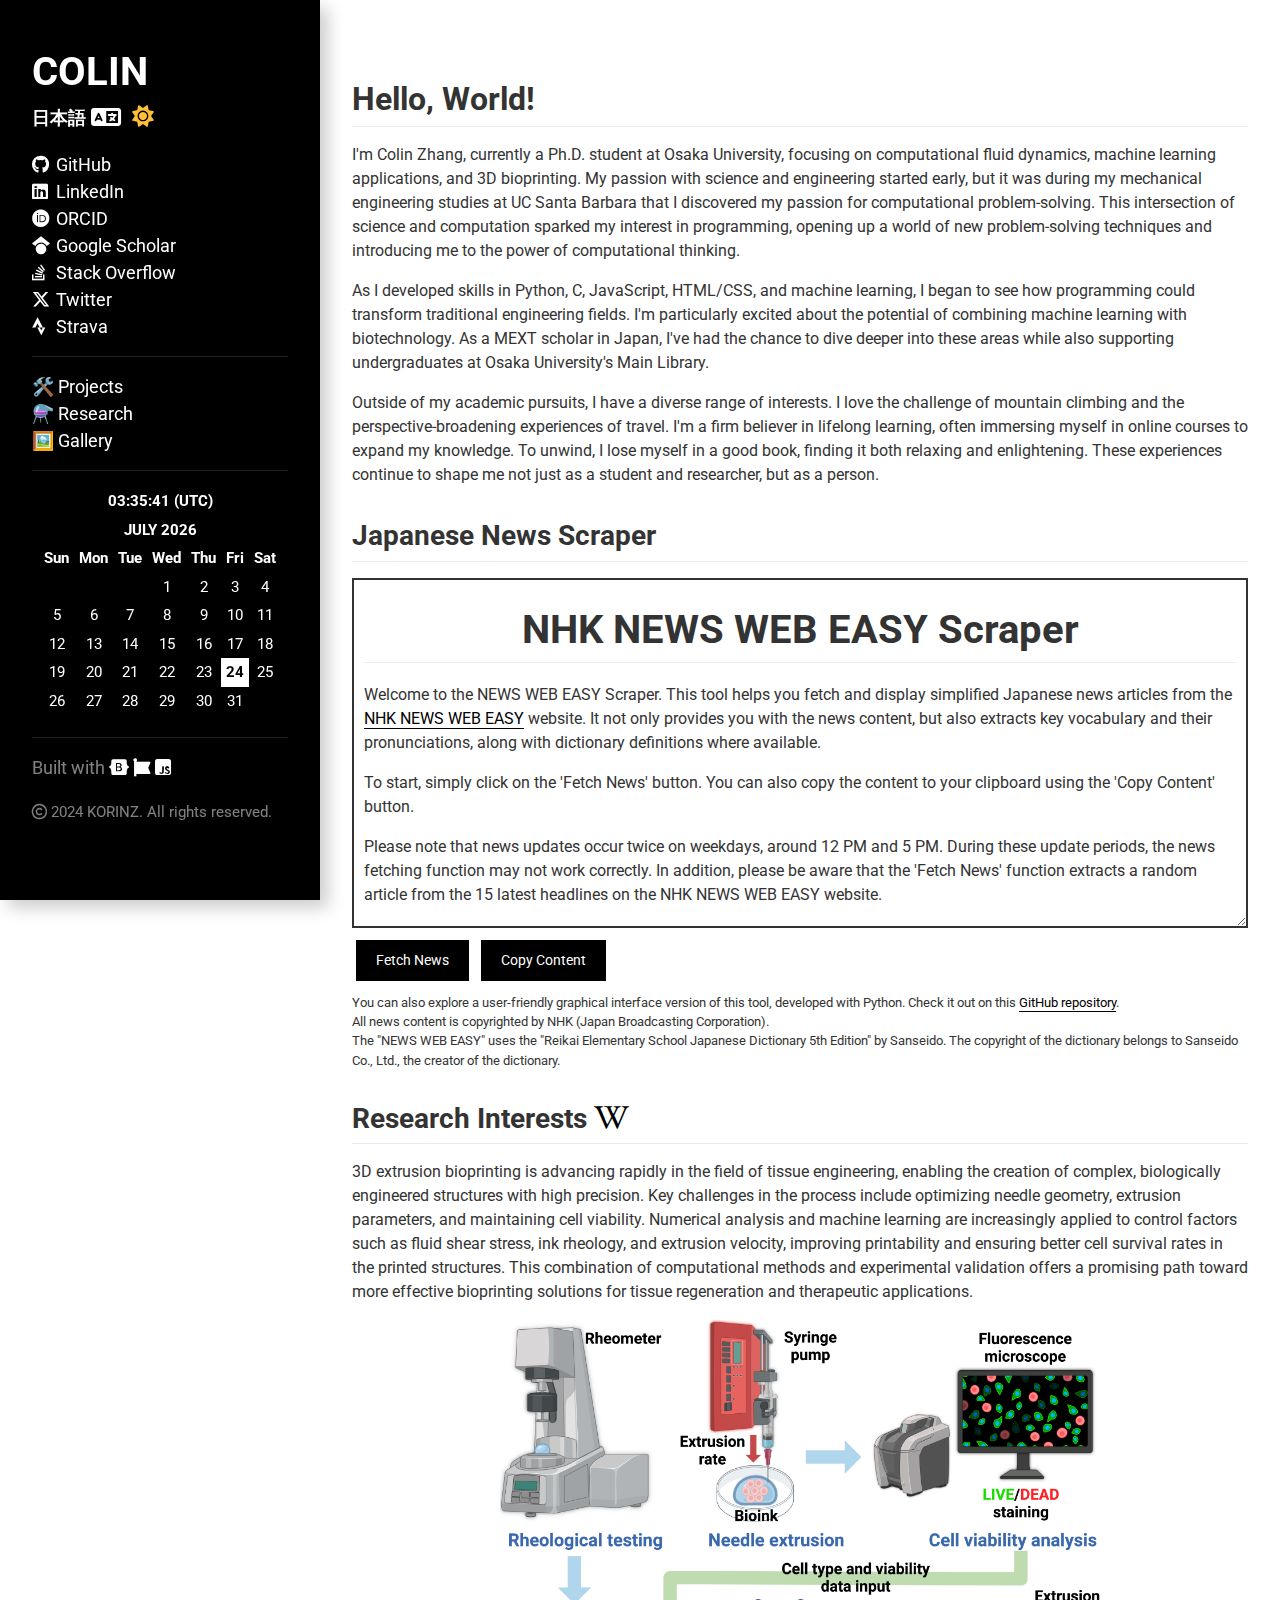
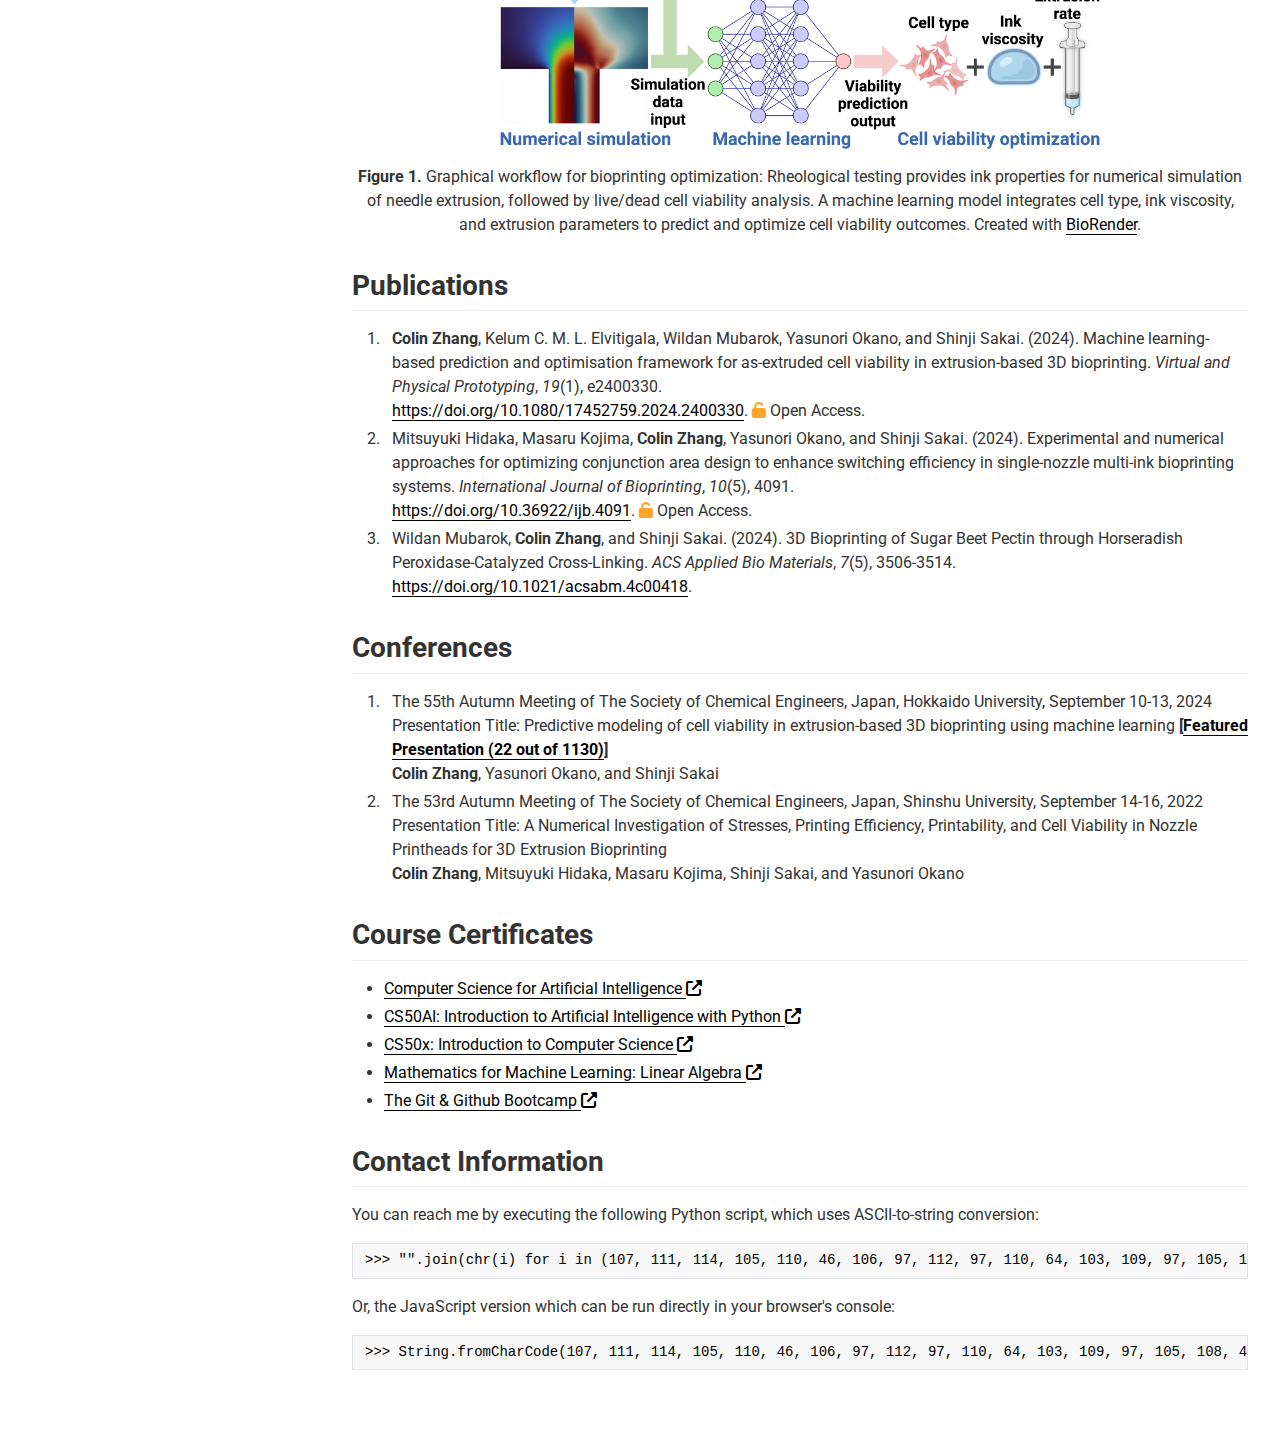
==== index.html @ 43655991 "Correct volume numbering" ====
<!DOCTYPE html>
<html lang="en-us">

<head>
    <meta charset="utf-8">

    <!-- begin SEO -->
    <title>Homepage - Colin ZHANG</title>
    <meta property="og:locale" content="en-US">
    <meta property="og:site_name" content="Colin ZHANG">
    <meta property="og:title" content="Colin ZHANG">
    <link rel="canonical" href="https://korinz.github.io/">
    <meta property="og:url" content="https://korinz.github.io/">
    <meta property="og:description" content="About me">
    <script
        type="application/ld+json"> { "@context" : "http://schema.org", "@type" : "Person", "name" : "Colin ZHANG", "url" : "https://korinz.github.io", "sameAs" : null } </script>
    <!-- end SEO -->

    <script>
        (function () {
            var isDark = localStorage.getItem('darkMode') === 'true';
            document.documentElement.style.setProperty('color-scheme', isDark ? 'dark' : 'light');
            document.documentElement.style.setProperty('--bg-color', isDark ? '#333' : '#fff');
            document.documentElement.style.setProperty('--text-color', isDark ? '#fff' : '#333');
        })();
    </script>
    <meta name="viewport" content="initial-scale=1, width=device-width">
    <meta property="og:image" content="static/web_screenshot.png">
    <link href="static/home.png" rel="icon">
    <link href="static/styles.css" rel="stylesheet">
    <link rel="preload" href="static/GraphicalAbstract1.png" as="image">

    <link rel="stylesheet" href="https://cdnjs.cloudflare.com/ajax/libs/font-awesome/6.6.0/css/all.min.css">
    <link rel="preconnect" href="https://fonts.googleapis.com">
    <link rel="preconnect" href="https://fonts.gstatic.com" crossorigin>
    <link href="https://fonts.googleapis.com/css2?family=Roboto&display=swap" rel="stylesheet">
    <script src="https://cdn.jsdelivr.net/npm/bootstrap@5.3.3/dist/js/bootstrap.min.js"></script>
    <script src="https://ajax.googleapis.com/ajax/libs/jquery/3.7.1/jquery.min.js"></script>

</head>

<body class="theme-loaded <script>document.write(localStorage.getItem('darkMode') === 'true' ? 'dark' : '')</script>">
    <div class="container-fluid">
        <div class="row">
            <aside class="col-lg">
                <header>
                    <h1><a href="">COLIN</a></h1>

                    <div class="top-bar">
                        <span>
                            <a href="templates/ja/index.html" class="language-link"
                                style="display: inline-flex; align-items: center;">
                                <strong>日本語</strong>
                                <i class="fa-solid fa-language"
                                    style="font-size: 1.35em; margin-left: 0.2em; line-height: 1;"></i>
                            </a>
                        </span>

                        <button id="theme-toggler" class="theme-button">
                            <i id="theme-icon" class="fas fa-moon" style="color: #ffbe3c;"></i>
                        </button>
                    </div>

                    <ul style="list-style-type: none; padding: 0;" class="social-links">
                        <li>
                            <a class="mr-1" href="https://github.com/KORINZ">
                                <i aria-hidden="true" class="fab fa-github " title="GitHub"></i>
                                GitHub
                            </a>
                        </li>
                        <li>
                            <a class="mr-1" href="https://www.linkedin.com/in/colin-z/">
                                <i aria-hidden="true" class="fab fa-linkedin" title="LinkedIn"></i>
                                LinkedIn
                            </a>
                        </li>
                        <li>
                            <a class="mr-1" href="https://orcid.org/0009-0009-2411-9640">
                                <i aria-hidden="true" class="fab fa-orcid" title="ORCID"></i>
                                ORCID
                            </a>
                        </li>
                        <li>
                            <a class="mr-1" href="https://scholar.google.com/citations?user=npFc4MMAAAAJ&hl=en">
                                <i aria-hidden="true" class="fab fa-google-scholar" title="Google Scholar"></i>
                                Google Scholar
                            </a>
                        </li>
                        <li>
                            <a class="mr-1" href="https://stackoverflow.com/users/19939086/%e3%82%b3%e3%83%aa%e3%83%b3">
                                <i aria-hidden="true" class="fab fa-stack-overflow" title="Stack Overflow"></i>
                                Stack Overflow
                            </a>
                        </li>
                        <li>
                            <a class="mr-1" href="https://twitter.com/japan_korin">
                                <i aria-hidden="true" class="fa-brands fa-x-twitter" title="X"></i>
                                Twitter
                            </a>
                        </li>
                        <li>
                            <a class="mr-1" href="https://www.strava.com/athletes/107165964">
                                <i aria-hidden="true" class="fab fa-strava" title="Strava"></i>
                                Strava
                            </a>
                        </li>
                    </ul>
                </header>

                <button id="sidebar-toggler" class="btn btn-sm collapsed d-lg-none menu-button"
                    data-bs-toggle="collapse" data-bs-target="#nav">
                    <i id="sidebar-icon" class="fas fa-bars"></i>
                </button>

                <nav class="collapse d-lg-block" id="nav">
                    <hr>
                    <ul class="fa-ul">
                        <li data-marker="*"><span class="fa-li"><i class="fas fa-square"></i></span><a
                                href="templates/common/projects.html">🛠️ Projects</a></li>
                        <li data-marker="*"><span class="fa-li"><i class="fas fa-square"></i></span><a
                                href="templates/common/research.html">⚗️ Research</a></li>
                        <li data-marker="*"><span class="fa-li"><i class="fas fa-square"></i></span><a
                                href="templates/common/gallery.html">🖼️ Gallery</a></li>
                    </ul>
                    <hr>
                    <div class="centered-container">
                        <div id="calendar"></div>
                    </div>
                    <hr>
                    Built with <a href="https://getbootstrap.com/"><i class="fa-brands fa-bootstrap"></i></a>
                    <a href="https://fontawesome.com/"><i class="fa-solid fa-font-awesome"></i></a>
                    <a href="https://developer.mozilla.org/en-US/docs/Web/JavaScript"><i
                            class="fa-brands fa-square-js"></i></a>
                    <footer>
                        <span style="font-size: smaller;"><i class="fa-regular fa-copyright"></i> 2024 KORINZ. All
                            rights
                            reserved.</span>
                    </footer>
                </nav>

            </aside>

            <main class="col-lg">

                <h1>Hello, World!</h1>

                <p>I'm Colin Zhang, currently a Ph.D. student at Osaka University, focusing on computational
                    fluid
                    dynamics, machine learning applications, and 3D bioprinting.
                    My passion with science and engineering started early, but it was during my mechanical
                    engineering studies at UC Santa Barbara that I discovered my passion for computational
                    problem-solving. This intersection of science and computation sparked my interest in programming,
                    opening up a world of new problem-solving techniques and introducing me to the power of
                    computational thinking.</p>

                <p>As I developed skills in Python, C, JavaScript, HTML/CSS, and machine learning, I began to see how
                    programming could transform traditional engineering fields. I'm particularly excited about the
                    potential of combining machine learning with biotechnology. As a MEXT scholar in Japan, I've had the
                    chance to dive deeper into these areas while also supporting undergraduates at Osaka University's
                    Main Library.</p>

                <p>Outside of my academic pursuits, I have a diverse range of interests. I love the challenge of
                    mountain climbing and the perspective-broadening experiences of travel. I'm a firm believer in
                    lifelong learning, often immersing myself in online courses to expand my knowledge. To unwind, I
                    lose myself in a good book, finding it both relaxing and enlightening. These experiences continue to
                    shape me not just as a student and researcher, but as a person.</p>


                <h2>Japanese News Scraper</h2>
                <div id="newsBox"
                    style="width: 100%; height: 350px; overflow: auto; border: 1px solid black; padding: 10px;">
                    <h2 style="font-size: 2.5rem; margin-bottom: 20px; text-align: center;">NHK NEWS WEB EASY Scraper
                    </h2>
                    <p style=" font-size: 1rem;">Welcome to the NEWS WEB EASY Scraper. This tool helps you fetch
                        and
                        display simplified Japanese news articles from the <a
                            href="https://www3.nhk.or.jp/news/easy/">NHK NEWS WEB EASY</a> website. It not only
                        provides you with the news content, but also extracts key vocabulary and their pronunciations,
                        along with dictionary definitions where available.</p>
                    <p style="font-size: 1rem;">To start, simply click on the 'Fetch News' button. You can also copy
                        the content to your clipboard using the 'Copy Content' button.</p>
                    <p style="font-size: 1rem;">Please note that news updates occur twice on weekdays, around 12 PM
                        and 5 PM. During these update periods, the news fetching function may not work correctly. In
                        addition, please be aware that the 'Fetch News' function extracts a random article from the
                        15 latest headlines on the NHK NEWS WEB EASY website.
                    </p>
                </div>

                <button id="fetch-news-btn" class="custom-button">Fetch News</button>
                <button id="copy-news-btn" class="custom-button">Copy Content</button>
                <span id="copy-message"></span>
                <p style="font-size: 0.8rem;">
                    You can also explore a user-friendly graphical interface version of this tool, developed with
                    Python. Check it out on this <a href="https://github.com/KORINZ/nhk-news-scraper-gui">GitHub
                        repository</a>.
                    <br>
                    All news content is copyrighted by NHK (Japan Broadcasting Corporation).
                    <br>
                    The "NEWS WEB EASY" uses the "Reikai Elementary School Japanese Dictionary 5th Edition" by Sanseido.
                    The copyright of the dictionary belongs to Sanseido Co., Ltd., the creator of the dictionary.
                </p>

                <h2>Research Interests <a href="https://en.wikipedia.org/wiki/3D_bioprinting"><i
                            class="fa-brands fa-wikipedia-w"></i></a></h2>
                <p>3D extrusion bioprinting is advancing rapidly in the field of tissue engineering, enabling the
                    creation of complex, biologically engineered structures with high precision. Key challenges in the
                    process include optimizing needle geometry, extrusion parameters, and maintaining cell viability.
                    Numerical analysis and machine learning are increasingly applied to control factors such as fluid
                    shear stress, ink rheology, and extrusion velocity, improving printability and ensuring better
                    cell survival rates in the printed structures. This combination of computational methods and
                    experimental validation offers a promising path toward more effective bioprinting solutions for
                    tissue regeneration and therapeutic applications.
                </p>
                <figure style="text-align: center;">
                    <p><a href="https://doi.org/10.1080/17452759.2024.2400330">
                            <img src="../../static/GraphicalAbstract1.png" alt="GraphicalAbstract1" width="600">
                        </a>
                    </p>
                    <figcaption><strong>Figure 1. </strong>Graphical workflow for bioprinting optimization: Rheological
                        testing provides ink properties for numerical simulation of needle extrusion, followed by
                        live/dead cell viability analysis. A machine learning model integrates cell type, ink viscosity,
                        and extrusion parameters to predict and optimize cell viability outcomes. Created with <a
                            href="https://www.biorender.com/">BioRender</a>.
                    </figcaption>
                </figure>



                <h2>Publications</h2>
                <ol>
                    <li><b>Colin Zhang</b>, Kelum C. M. L. Elvitigala, Wildan Mubarok, Yasunori Okano, and Shinji Sakai.
                        (2024).
                        Machine learning-based prediction and optimisation framework for as-extruded cell viability in
                        extrusion-based 3D bioprinting. <i>Virtual and Physical Prototyping</i>, <i>19</i>(1), e2400330.
                        <br>
                        <a
                            href="https://doi.org/10.1080/17452759.2024.2400330">https://doi.org/10.1080/17452759.2024.2400330</a>.
                        <i class="fa-solid fa-unlock" style="color: #fba52d;"></i> Open Access.
                    </li>
                    <li>Mitsuyuki Hidaka, Masaru Kojima, <b>Colin Zhang</b>, Yasunori Okano, and Shinji Sakai. (2024).
                        Experimental and numerical approaches for optimizing conjunction area design to enhance
                        switching efficiency in single-nozzle multi-ink bioprinting systems. <i>International Journal of
                            Bioprinting</i>, <i>10</i>(5), 4091.
                        <br>
                        <a href="https://doi.org/10.36922/ijb.4091">https://doi.org/10.36922/ijb.4091</a>.
                        <i class="fa-solid fa-unlock" style="color: #fba52d;"></i> Open Access.
                    </li>

                    <li>Wildan Mubarok, <b>Colin Zhang</b>, and Shinji Sakai. (2024). 3D Bioprinting of Sugar Beet
                        Pectin
                        through Horseradish Peroxidase-Catalyzed Cross-Linking. <i>ACS Applied Bio Materials</i>,
                        <i>7</i>(5), 3506-3514. <a
                            href="https://doi.org/10.1021/acsabm.4c00418">https://doi.org/10.1021/acsabm.4c00418</a>.
                    </li>
                </ol>

                <h2>Conferences</h2>
                <ol>
                    <li>
                        The 55th Autumn Meeting of The Society of Chemical Engineers, Japan, Hokkaido University,
                        September 10-13, 2024<br>
                        Presentation Title: Predictive modeling of cell viability in extrusion-based 3D bioprinting
                        using machine learning <b>[<a href="https://www.scej.org/news/detail/23235/">Featured
                                Presentation (22 out of 1130)</a>]</b><br>
                        <b>Colin Zhang</b>, Yasunori Okano, and Shinji Sakai<br>
                    </li>
                    <li>
                        The 53rd Autumn Meeting of The Society of Chemical Engineers, Japan, Shinshu University,
                        September 14-16, 2022<br>
                        Presentation Title: A Numerical Investigation of Stresses, Printing Efficiency, Printability,
                        and Cell Viability in Nozzle Printheads for 3D Extrusion Bioprinting<br>
                        <b>Colin Zhang</b>, Mitsuyuki Hidaka, Masaru Kojima, Shinji
                        Sakai, and Yasunori Okano
                    </li>
                </ol>


                <h2>Course Certificates</h2>
                <ul>
                    <li><a href="https://credentials.edx.org/credentials/de023108bbbb4963a80cb58da484beb3">Computer
                            Science for Artificial Intelligence <i class="fas fa-external-link-alt"></i></a></li>
                    <li><a href="https://courses.edx.org/certificates/c71f1d7e284248b4a319b8a0022d2cea">CS50AI:
                            Introduction to Artificial Intelligence with Python <i
                                class="fas fa-external-link-alt"></i></a></li>
                    <li><a href="https://courses.edx.org/certificates/ed6f315937ee4635a6aadef4830270ac">CS50x:
                            Introduction to Computer Science <i class="fas fa-external-link-alt"></i></a></li>
                    <li><a
                            href="https://www.coursera.org/account/accomplishments/verify/9QC5KA9F9STU?utm_source=link&utm_medium=certificate&utm_content=cert_image&utm_campaign=pdf_header_button&utm_product=course">Mathematics
                            for Machine Learning: Linear Algebra <i class="fas fa-external-link-alt"></i></a></li>
                    <li><a href="https://www.udemy.com/certificate/UC-5a9258b1-d5c0-4a32-85db-a622985fb445/">The Git &
                            Github Bootcamp <i class="fas fa-external-link-alt"></i></a></li>
                </ul>

                <a href="#" id="back-to-top" style="display: none;" class="back-to-top custom-button" role="button">
                    <i class="fas fa-chevron-up"></i>
                </a>

                <h2>Contact Information</h2>
                <p>You can reach me by executing the following Python script, which uses ASCII-to-string conversion:</p>
                <div class="language-plaintext highlighter-rouge">
                    <div class="highlight">
                        <pre
                            class="highlight"><code class="command">"".join(chr(i) for i in (107, 111, 114, 105, 110, 46, 106, 97, 112, 97, 110, 64, 103, 109, 97, 105, 108, 46, 99, 111, 109))</code></pre>
                    </div>
                </div>

                <p>Or, the JavaScript version which can be run directly in your browser's console:</p>
                <div class="language-plaintext highlighter-rouge">
                    <div class="highlight">
                        <pre
                            class="highlight"><code class="command">String.fromCharCode(107, 111, 114, 105, 110, 46, 106, 97, 112, 97, 110, 64, 103, 109, 97, 105, 108, 46, 99, 111, 109);</code></pre>
                    </div>
                </div>
            </main>
        </div>
    </div>

    <script src="js/change-theme.js"></script>
    <script src="js/sidebar-toggle.js"></script>
    <script src="js/calendar.js"></script>
    <script src="js/get-nhk-news.js"></script>
    <script src="js/back-to-top-toggle.js"></script>

</body>

</html>
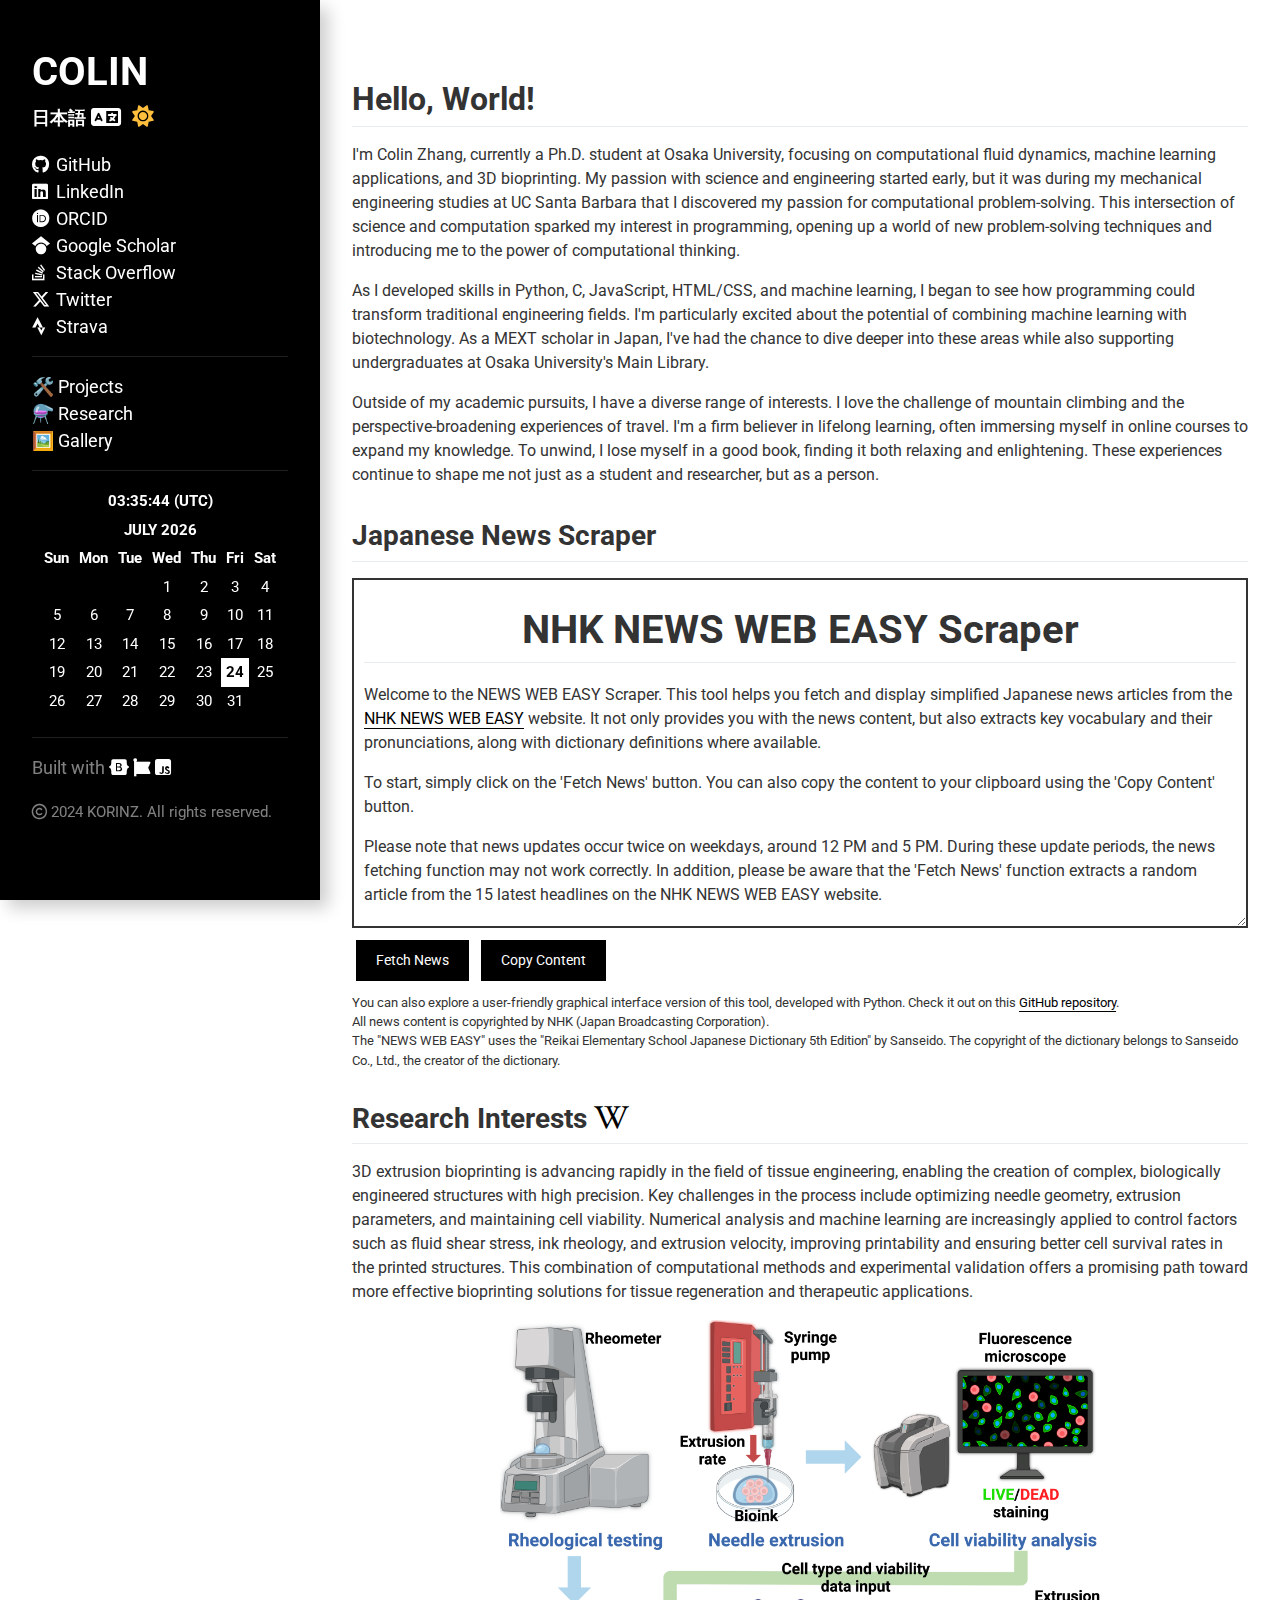
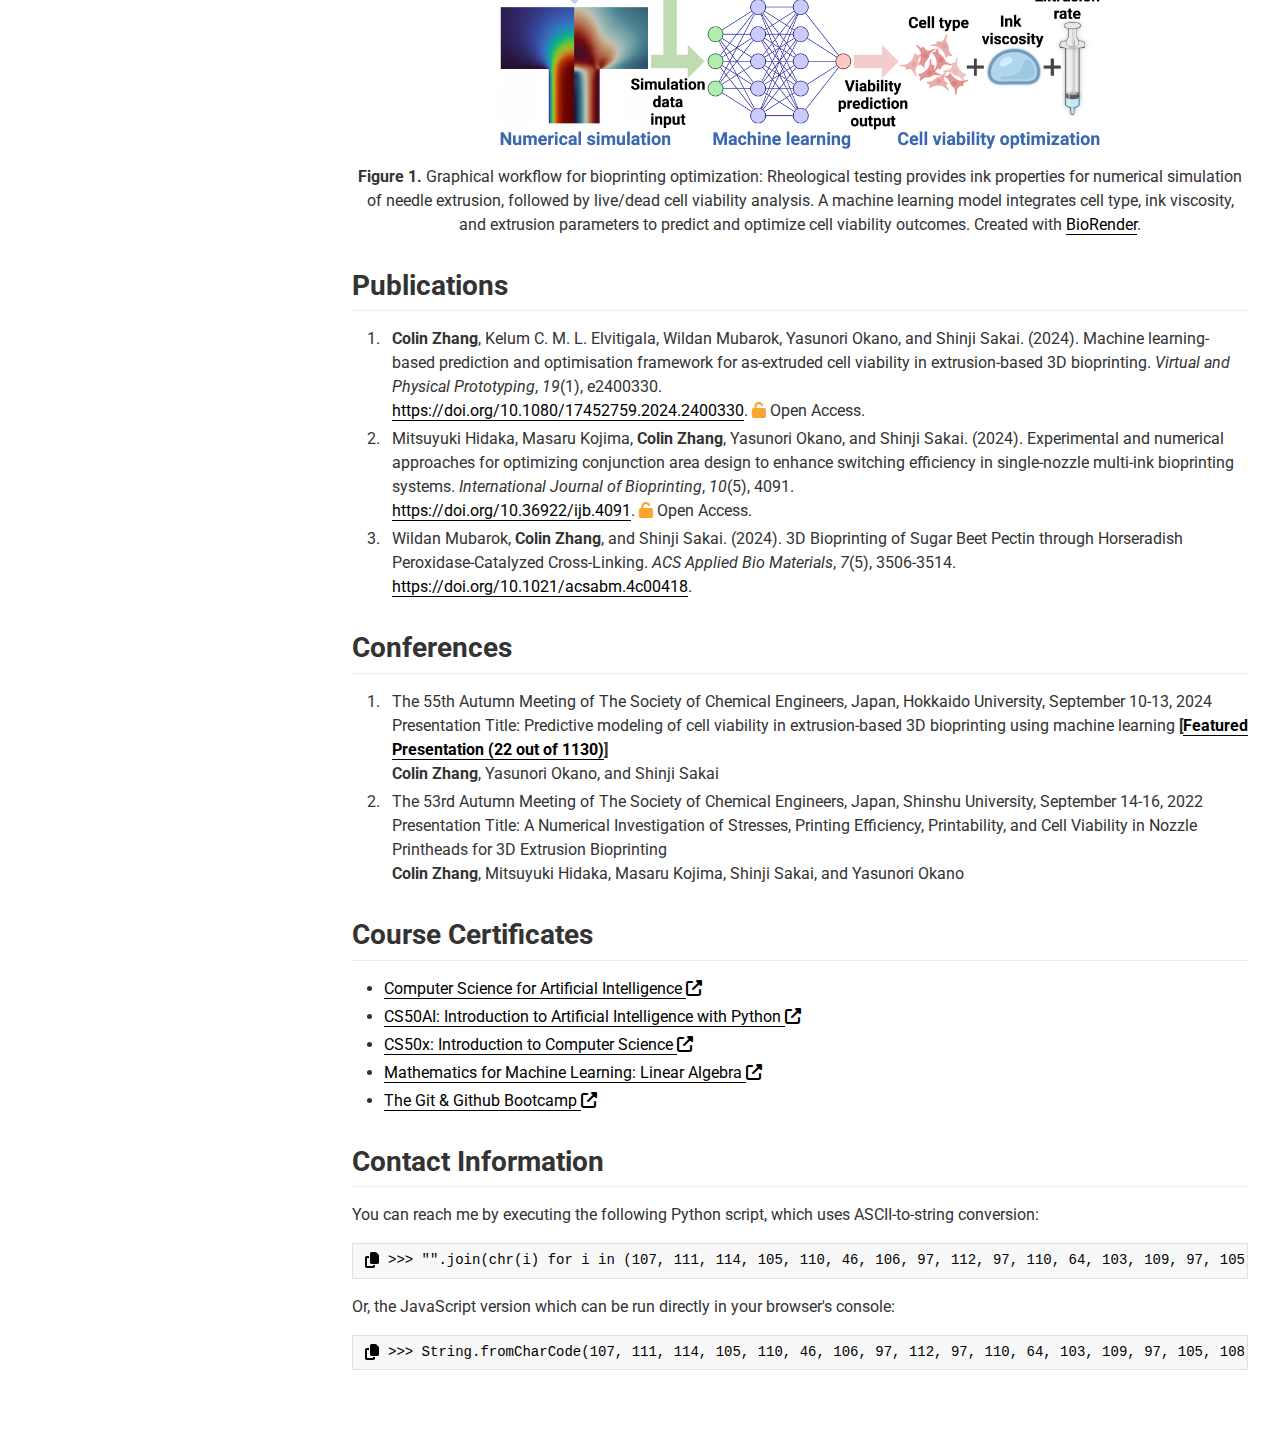
==== commit 5cb0da34: "Optimize code copying functionality and add copy buttons to code snippets" ====
--- a/index.html
+++ b/index.html
@@ -298,17 +298,23 @@
                 <h2>Contact Information</h2>
                 <p>You can reach me by executing the following Python script, which uses ASCII-to-string conversion:</p>
                 <div class="language-plaintext highlighter-rouge">
-                    <div class="highlight">
+                    <div class="highlight code-container">
+                        <button class="copy-button" data-clipboard-target="#python-code">
+                            <i class="fas fa-copy"></i>
+                        </button>
                         <pre
-                            class="highlight"><code class="command">"".join(chr(i) for i in (107, 111, 114, 105, 110, 46, 106, 97, 112, 97, 110, 64, 103, 109, 97, 105, 108, 46, 99, 111, 109))</code></pre>
+                            class="highlight"><code id="python-code" class="command">"".join(chr(i) for i in (107, 111, 114, 105, 110, 46, 106, 97, 112, 97, 110, 64, 103, 109, 97, 105, 108, 46, 99, 111, 109))</code></pre>
                     </div>
                 </div>
 
                 <p>Or, the JavaScript version which can be run directly in your browser's console:</p>
                 <div class="language-plaintext highlighter-rouge">
-                    <div class="highlight">
+                    <div class="highlight code-container">
+                        <button class="copy-button" data-clipboard-target="#js-code">
+                            <i class="fas fa-copy"></i>
+                        </button>
                         <pre
-                            class="highlight"><code class="command">String.fromCharCode(107, 111, 114, 105, 110, 46, 106, 97, 112, 97, 110, 64, 103, 109, 97, 105, 108, 46, 99, 111, 109);</code></pre>
+                            class="highlight"><code id="js-code" class="command">String.fromCharCode(107, 111, 114, 105, 110, 46, 106, 97, 112, 97, 110, 64, 103, 109, 97, 105, 108, 46, 99, 111, 109);</code></pre>
                     </div>
                 </div>
             </main>
@@ -320,6 +326,7 @@
     <script src="js/calendar.js"></script>
     <script src="js/get-nhk-news.js"></script>
     <script src="js/back-to-top-toggle.js"></script>
+    <script src="js/copy-code.js"></script>
 
 </body>
 
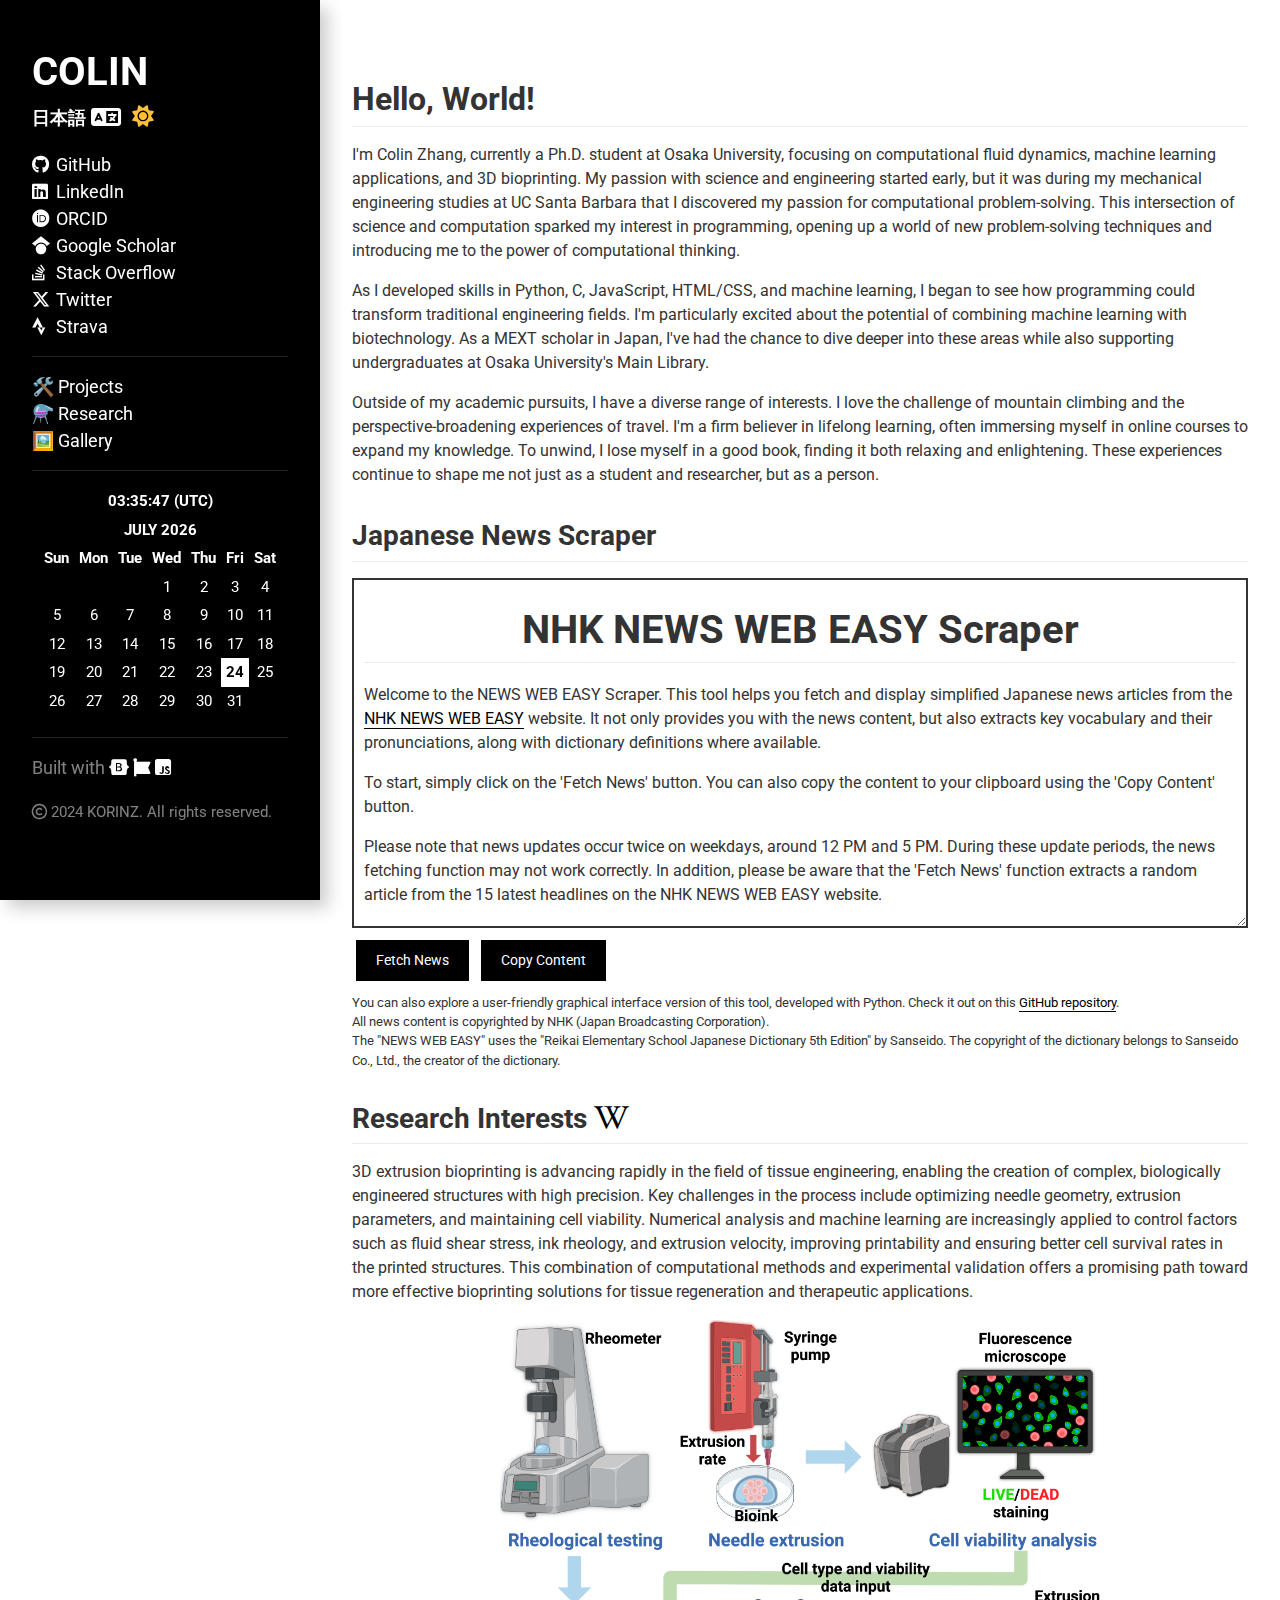
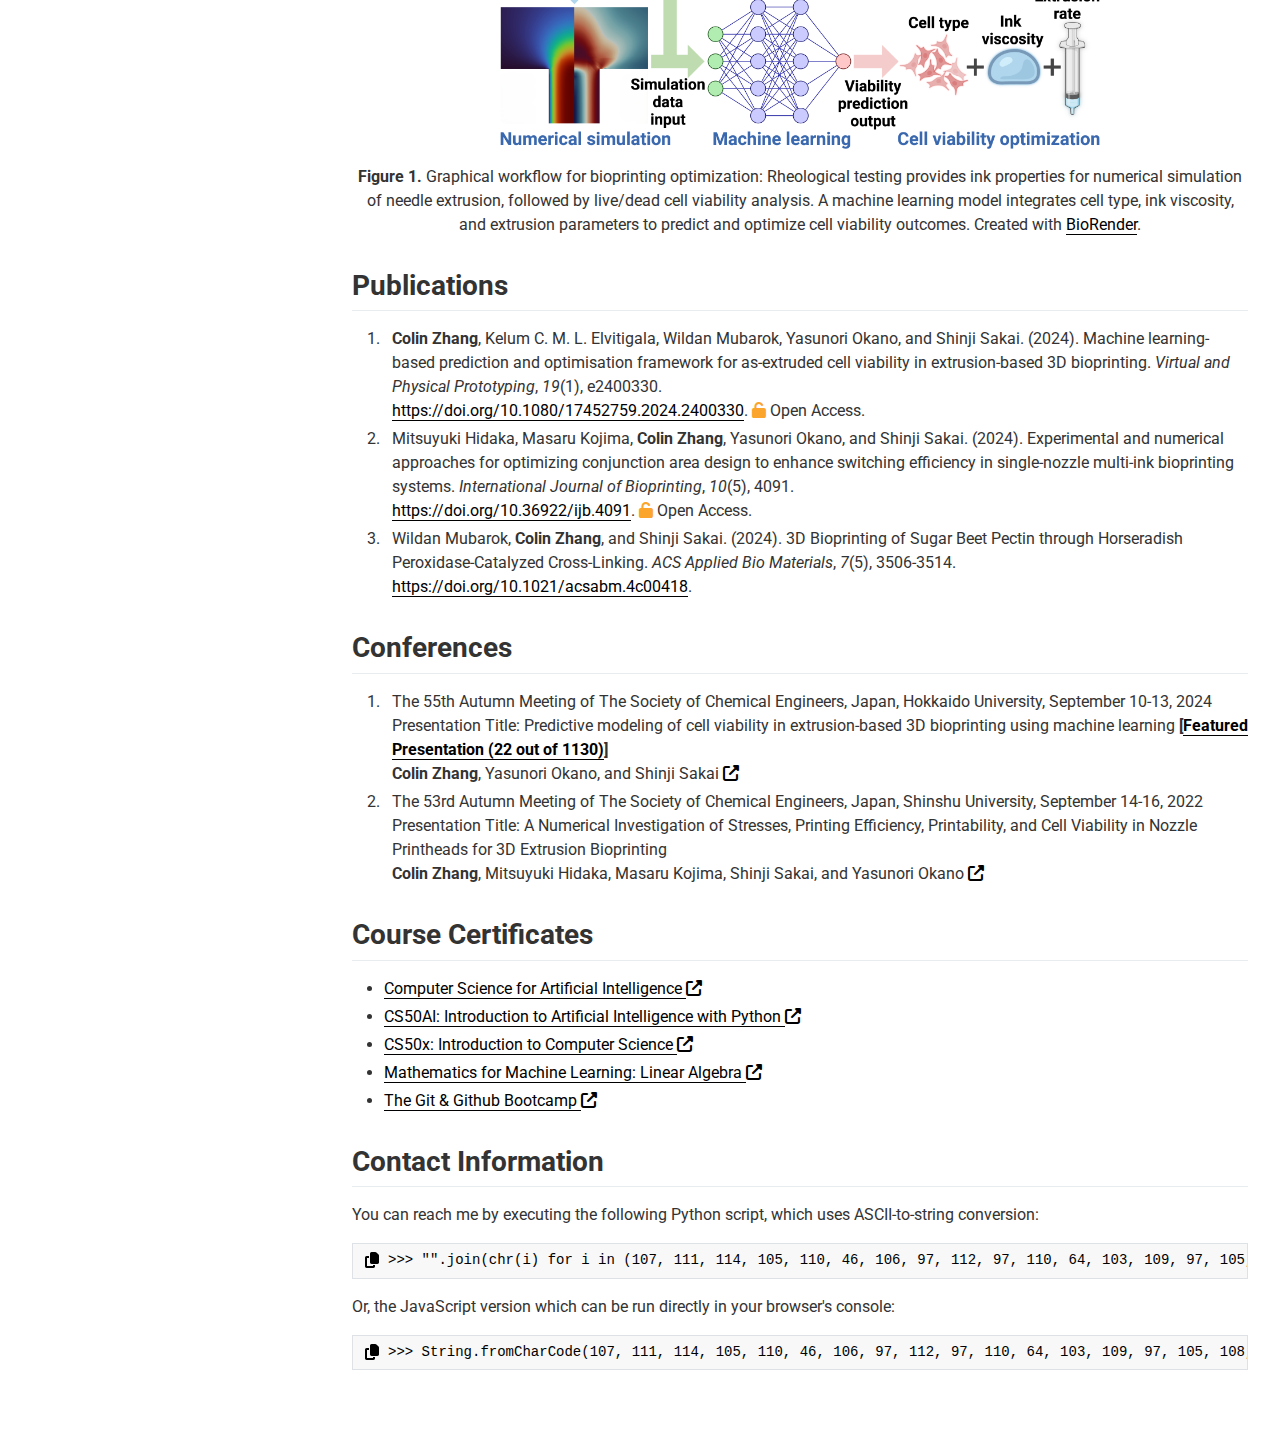
==== commit f3048e43: "Optimize back-to-top button color in projects.html" ====
--- a/index.html
+++ b/index.html
@@ -262,15 +262,19 @@
                         Presentation Title: Predictive modeling of cell viability in extrusion-based 3D bioprinting
                         using machine learning <b>[<a href="https://www.scej.org/news/detail/23235/">Featured
                                 Presentation (22 out of 1130)</a>]</b><br>
-                        <b>Colin Zhang</b>, Yasunori Okano, and Shinji Sakai<br>
-                    </li>
+                        <b>Colin Zhang</b>, Yasunori Okano, and Shinji Sakai <a
+                            href="https://www4.scej.org/meeting/55f/prog/en_progsearch.html?Ae=Zhang%20Colin"><i
+                                class="fas fa-external-link-alt"></i></a>
+
                     <li>
                         The 53rd Autumn Meeting of The Society of Chemical Engineers, Japan, Shinshu University,
                         September 14-16, 2022<br>
                         Presentation Title: A Numerical Investigation of Stresses, Printing Efficiency, Printability,
                         and Cell Viability in Nozzle Printheads for 3D Extrusion Bioprinting<br>
                         <b>Colin Zhang</b>, Mitsuyuki Hidaka, Masaru Kojima, Shinji
-                        Sakai, and Yasunori Okano
+                        Sakai, and Yasunori Okano <a
+                            href="https://www4.scej.org/meeting/53f/prog/en_progsearch.html?Ae=Zhang%20Colin"><i
+                                class="fas fa-external-link-alt"></i></a>
                     </li>
                 </ol>
 
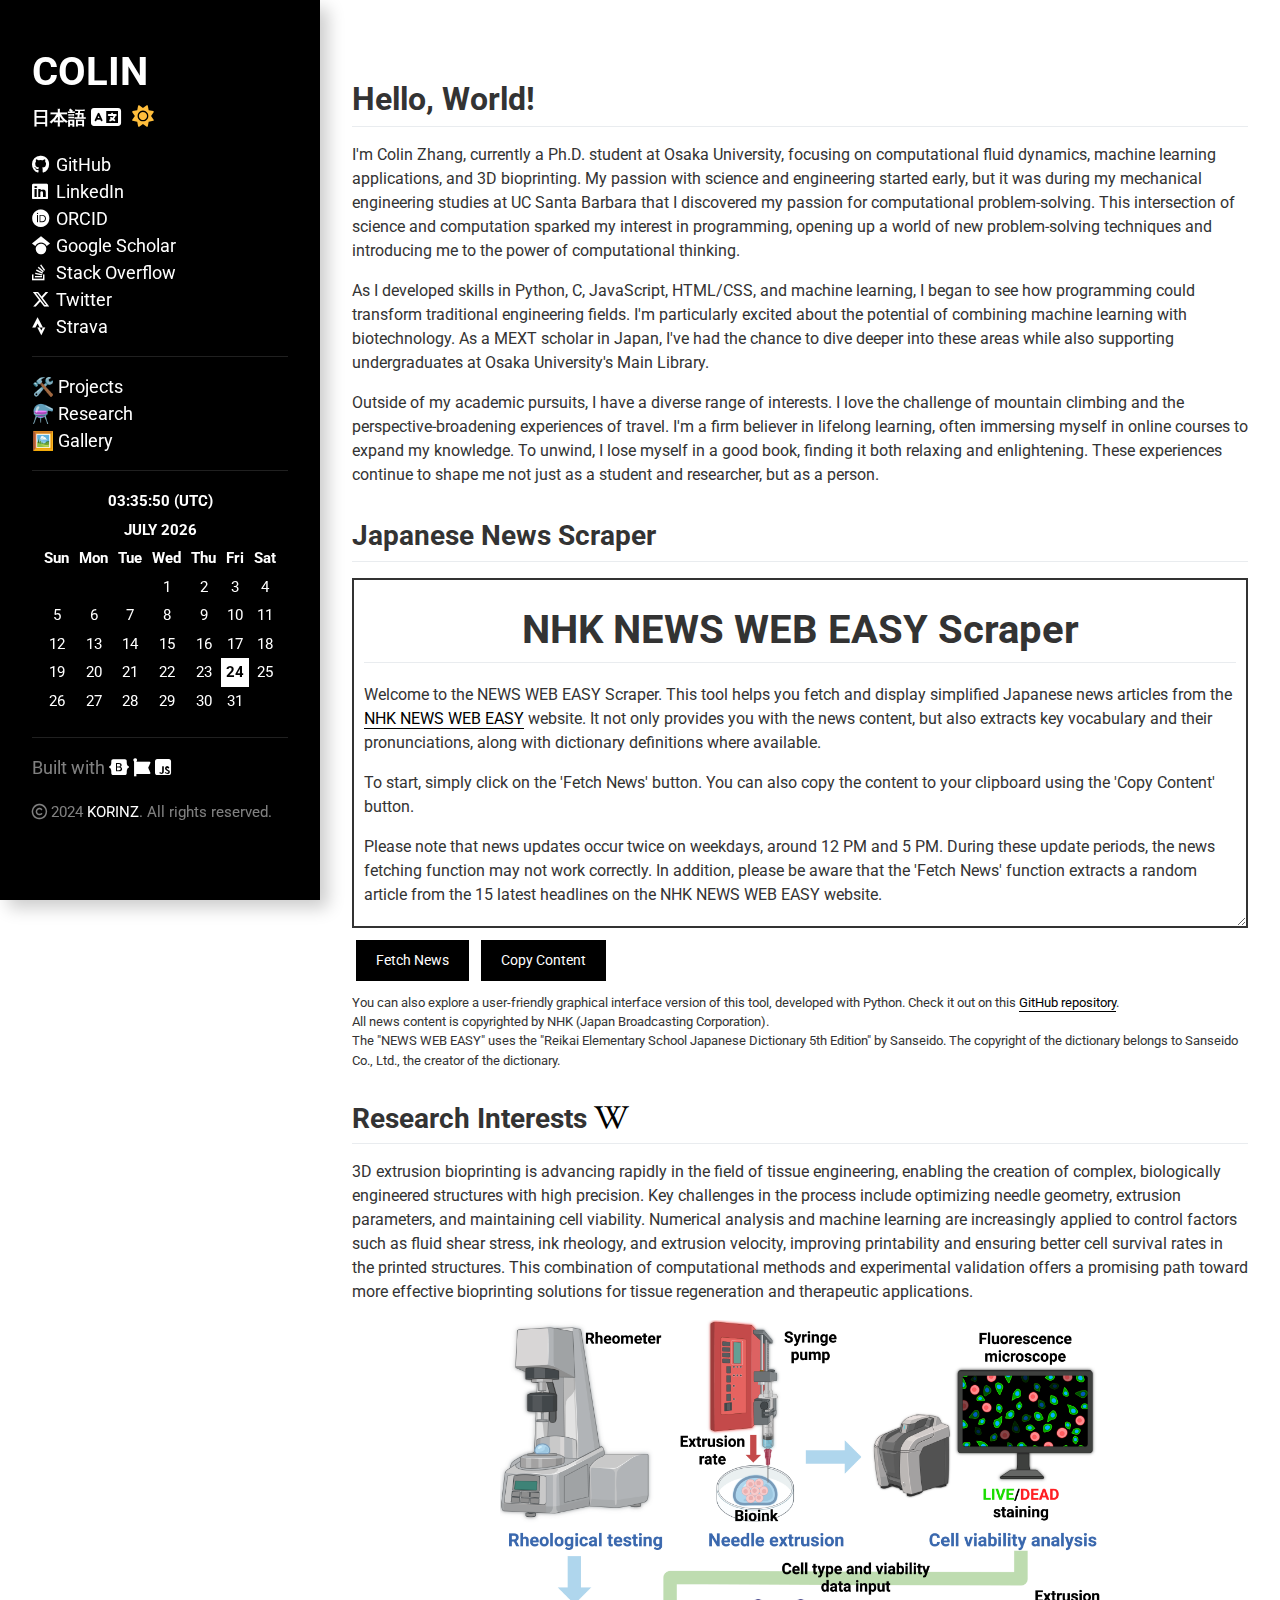
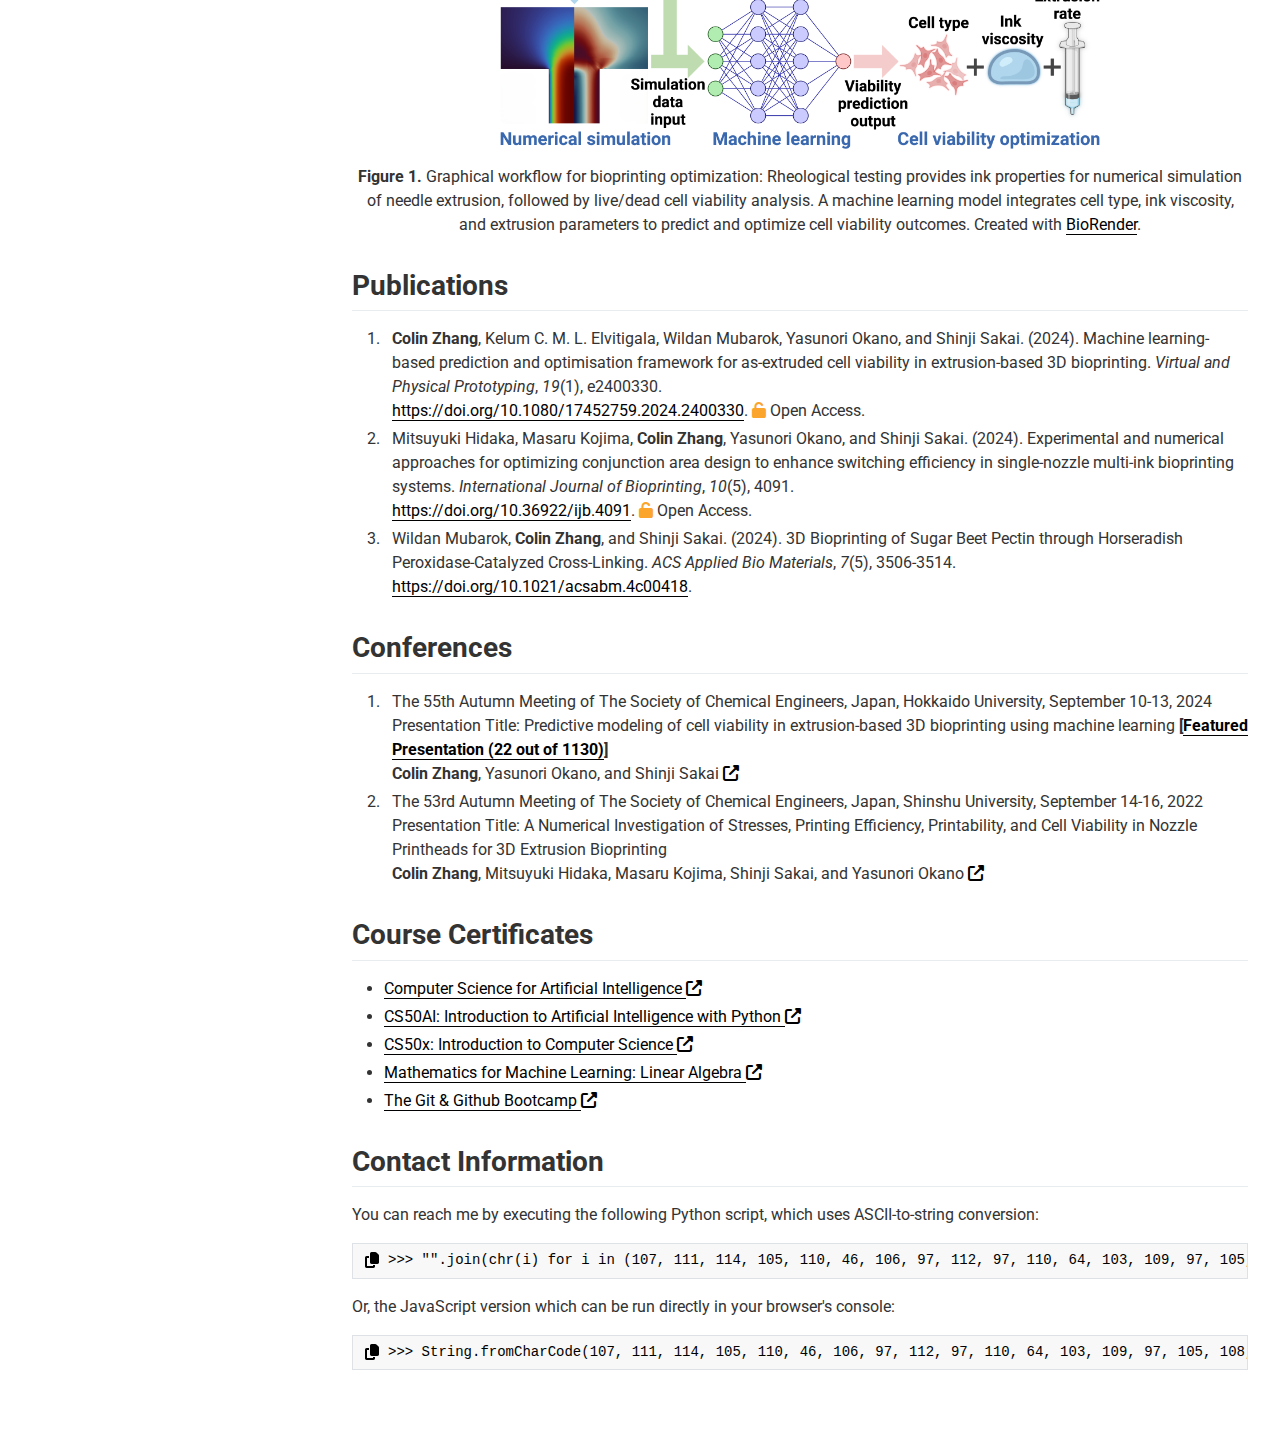
==== commit 3c6ce3c1: "Optimize copyright footer in HTML templates" ====
--- a/index.html
+++ b/index.html
@@ -132,9 +132,8 @@
                     <a href="https://developer.mozilla.org/en-US/docs/Web/JavaScript"><i
                             class="fa-brands fa-square-js"></i></a>
                     <footer>
-                        <span style="font-size: smaller;"><i class="fa-regular fa-copyright"></i> 2024 KORINZ. All
-                            rights
-                            reserved.</span>
+                        <span style="font-size: smaller;"><i class="fa-regular fa-copyright"></i> 2024
+                            <a href="https://github.com/KORINZ">KORINZ</a>. All rights reserved.</span>
                     </footer>
                 </nav>
 
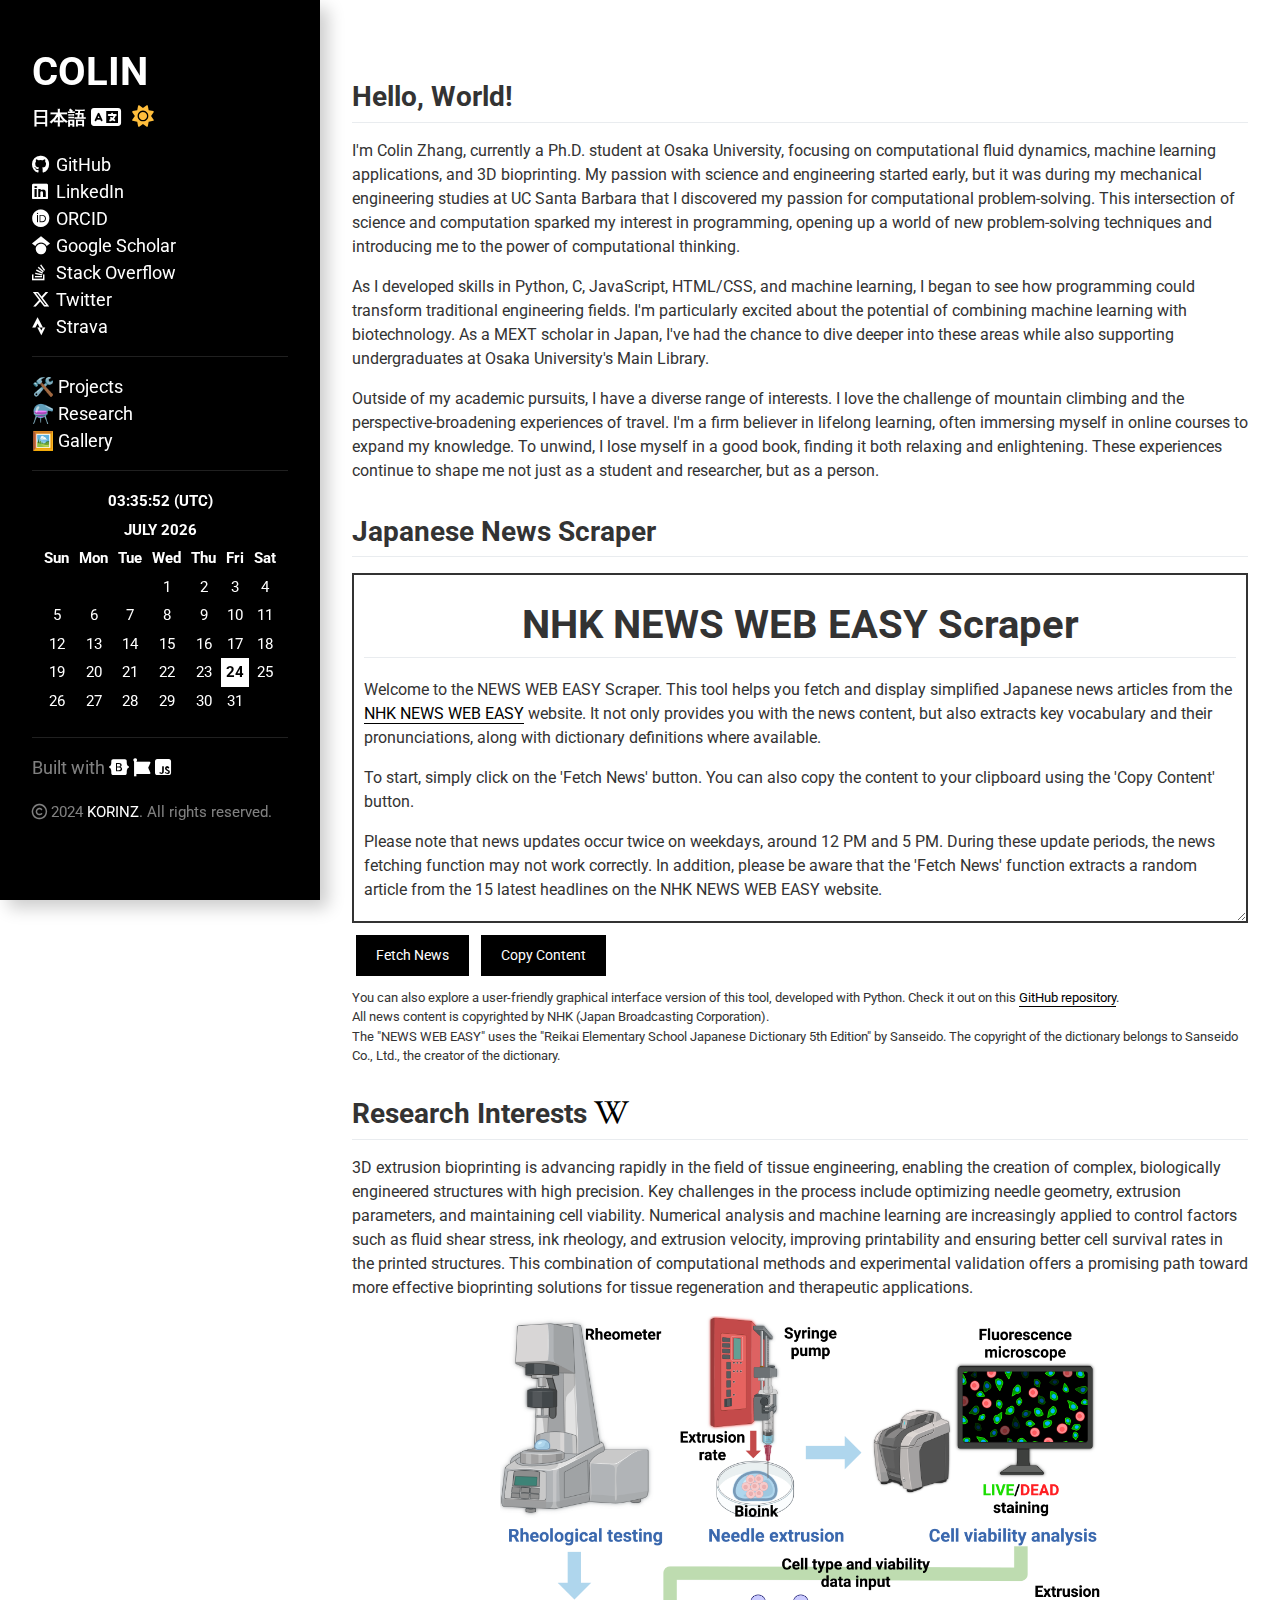
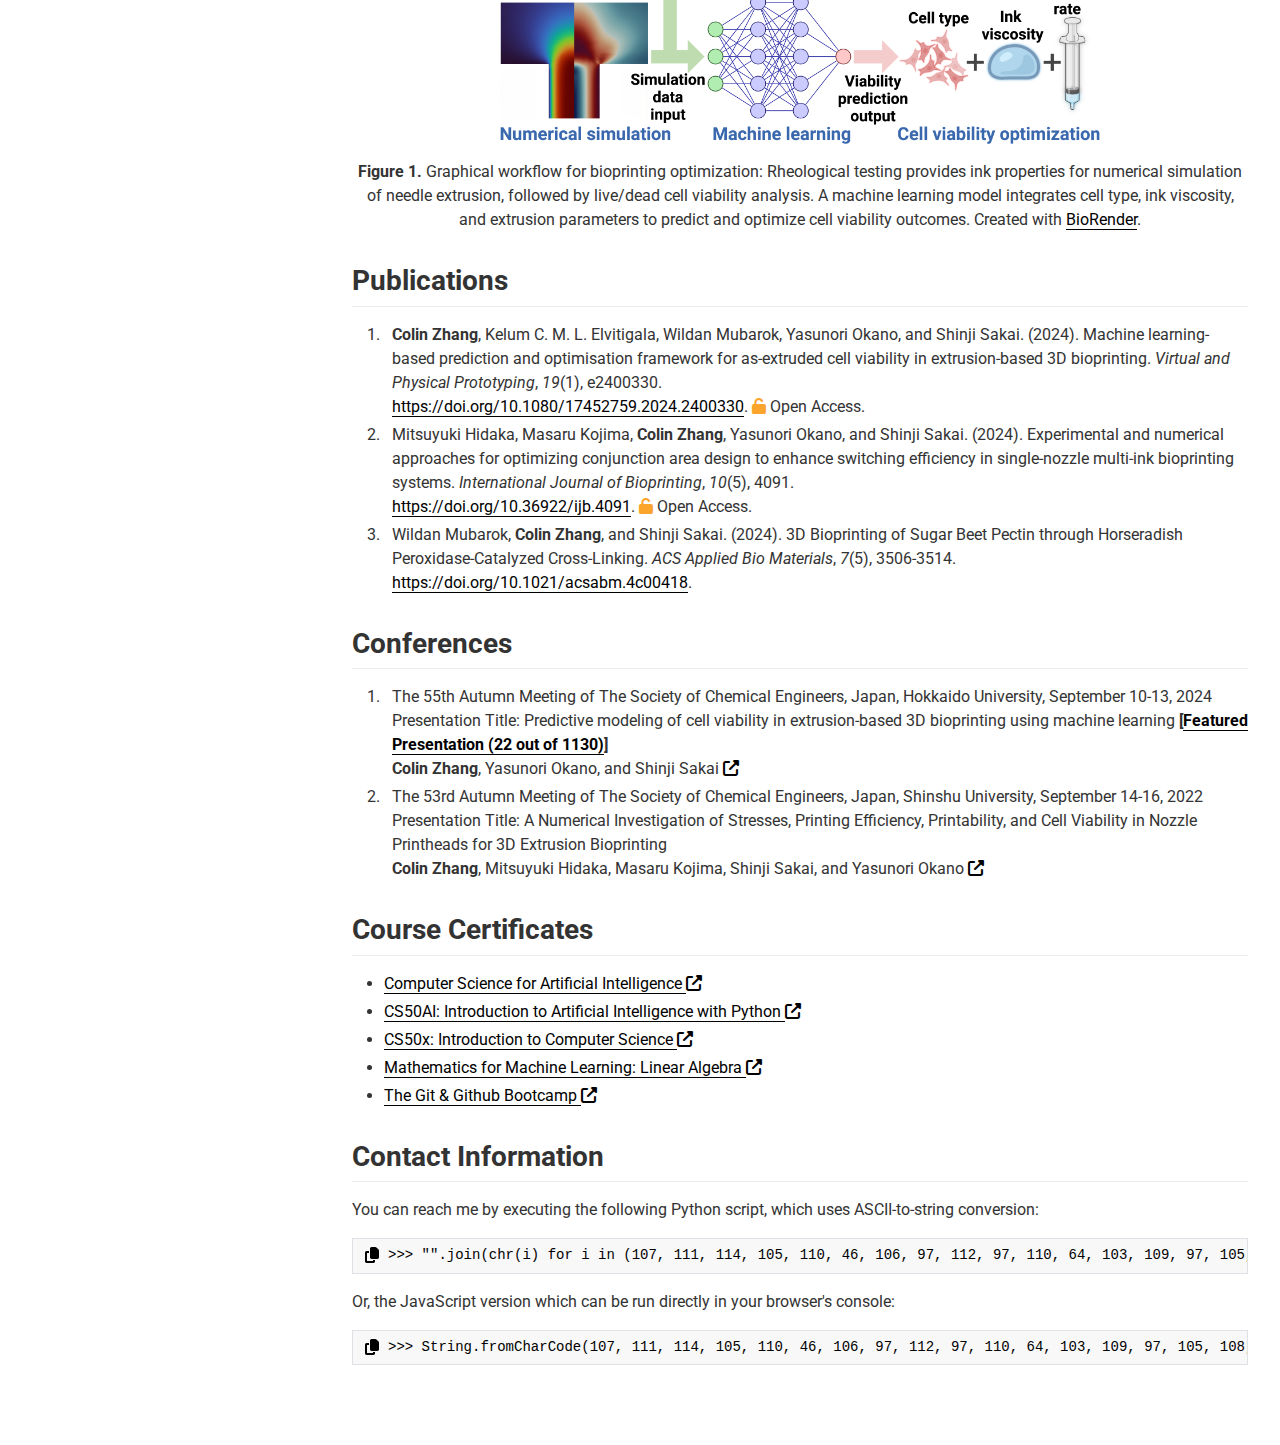
==== commit 9402b178: "Optimize heading level in index.html and templates/ja/index.html" ====
--- a/index.html
+++ b/index.html
@@ -141,7 +141,7 @@
 
             <main class="col-lg">
 
-                <h1>Hello, World!</h1>
+                <h2>Hello, World!</h2>
 
                 <p>I'm Colin Zhang, currently a Ph.D. student at Osaka University, focusing on computational
                     fluid
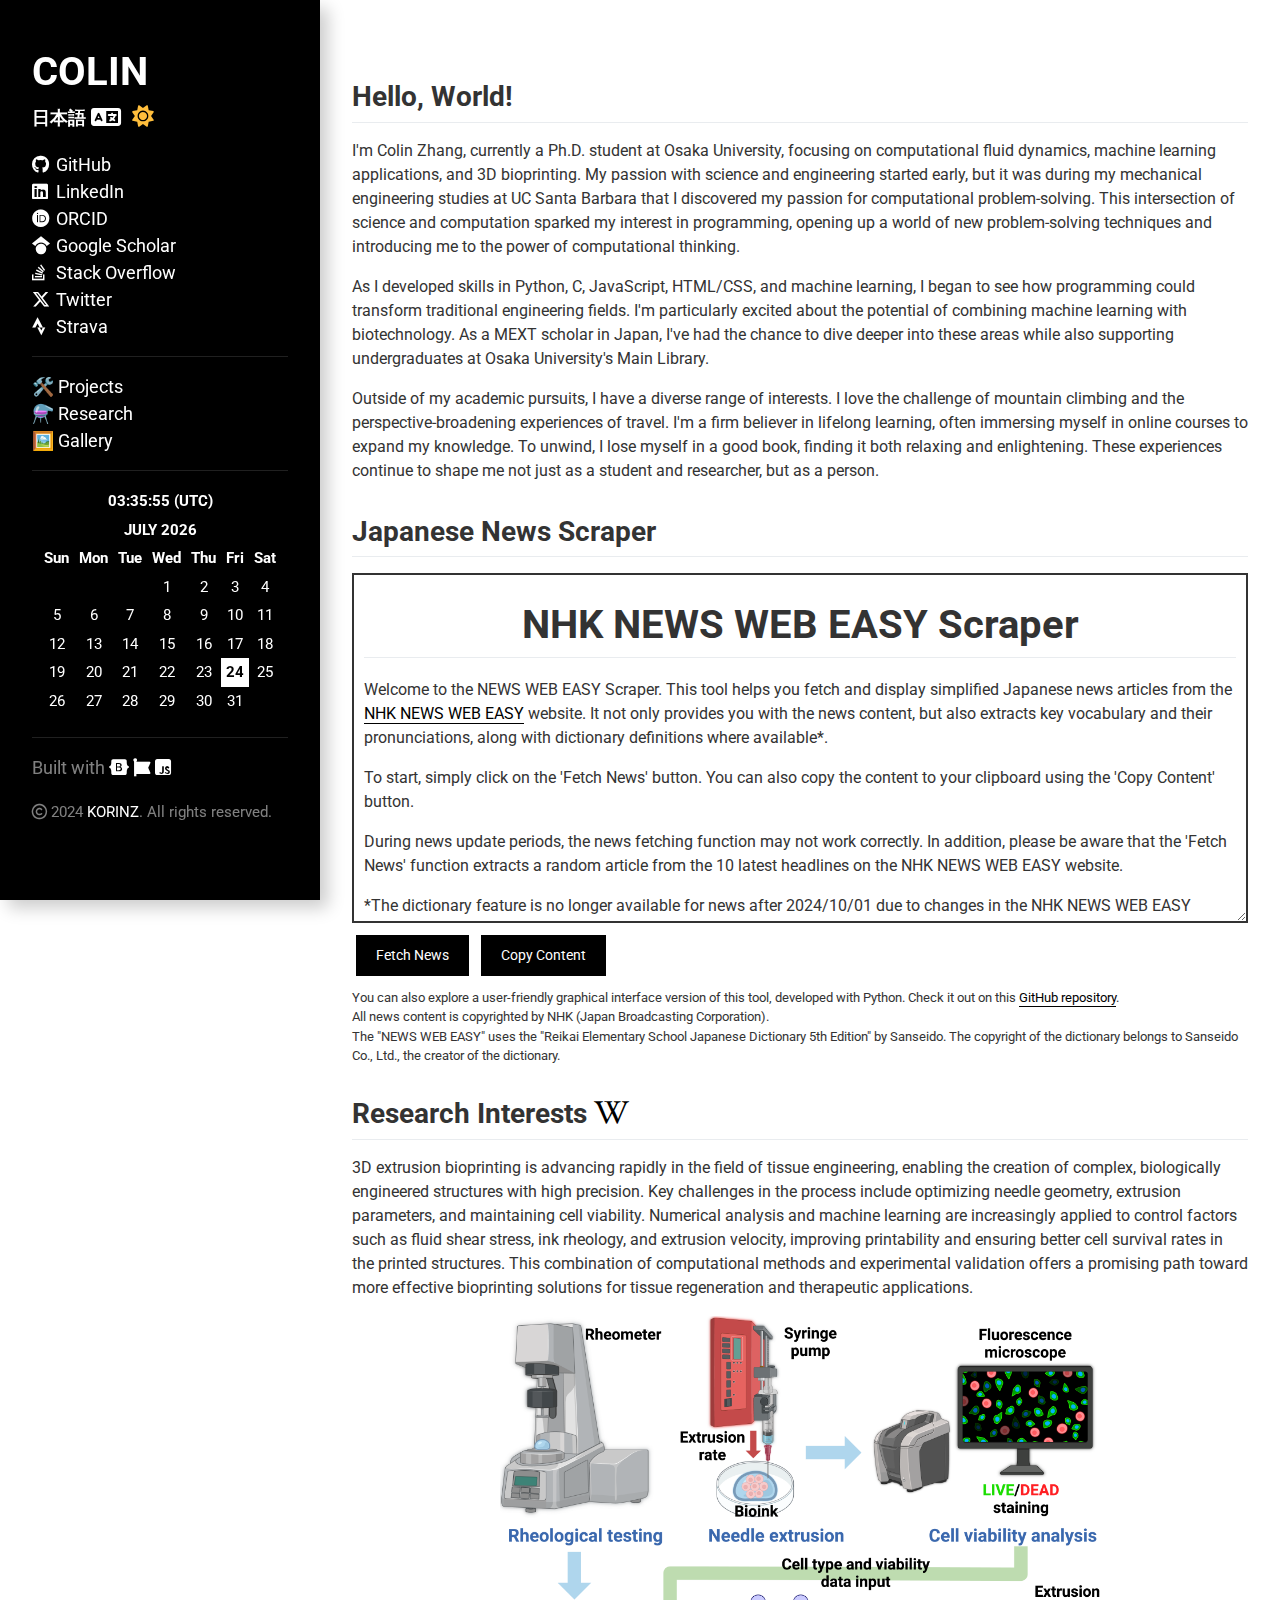
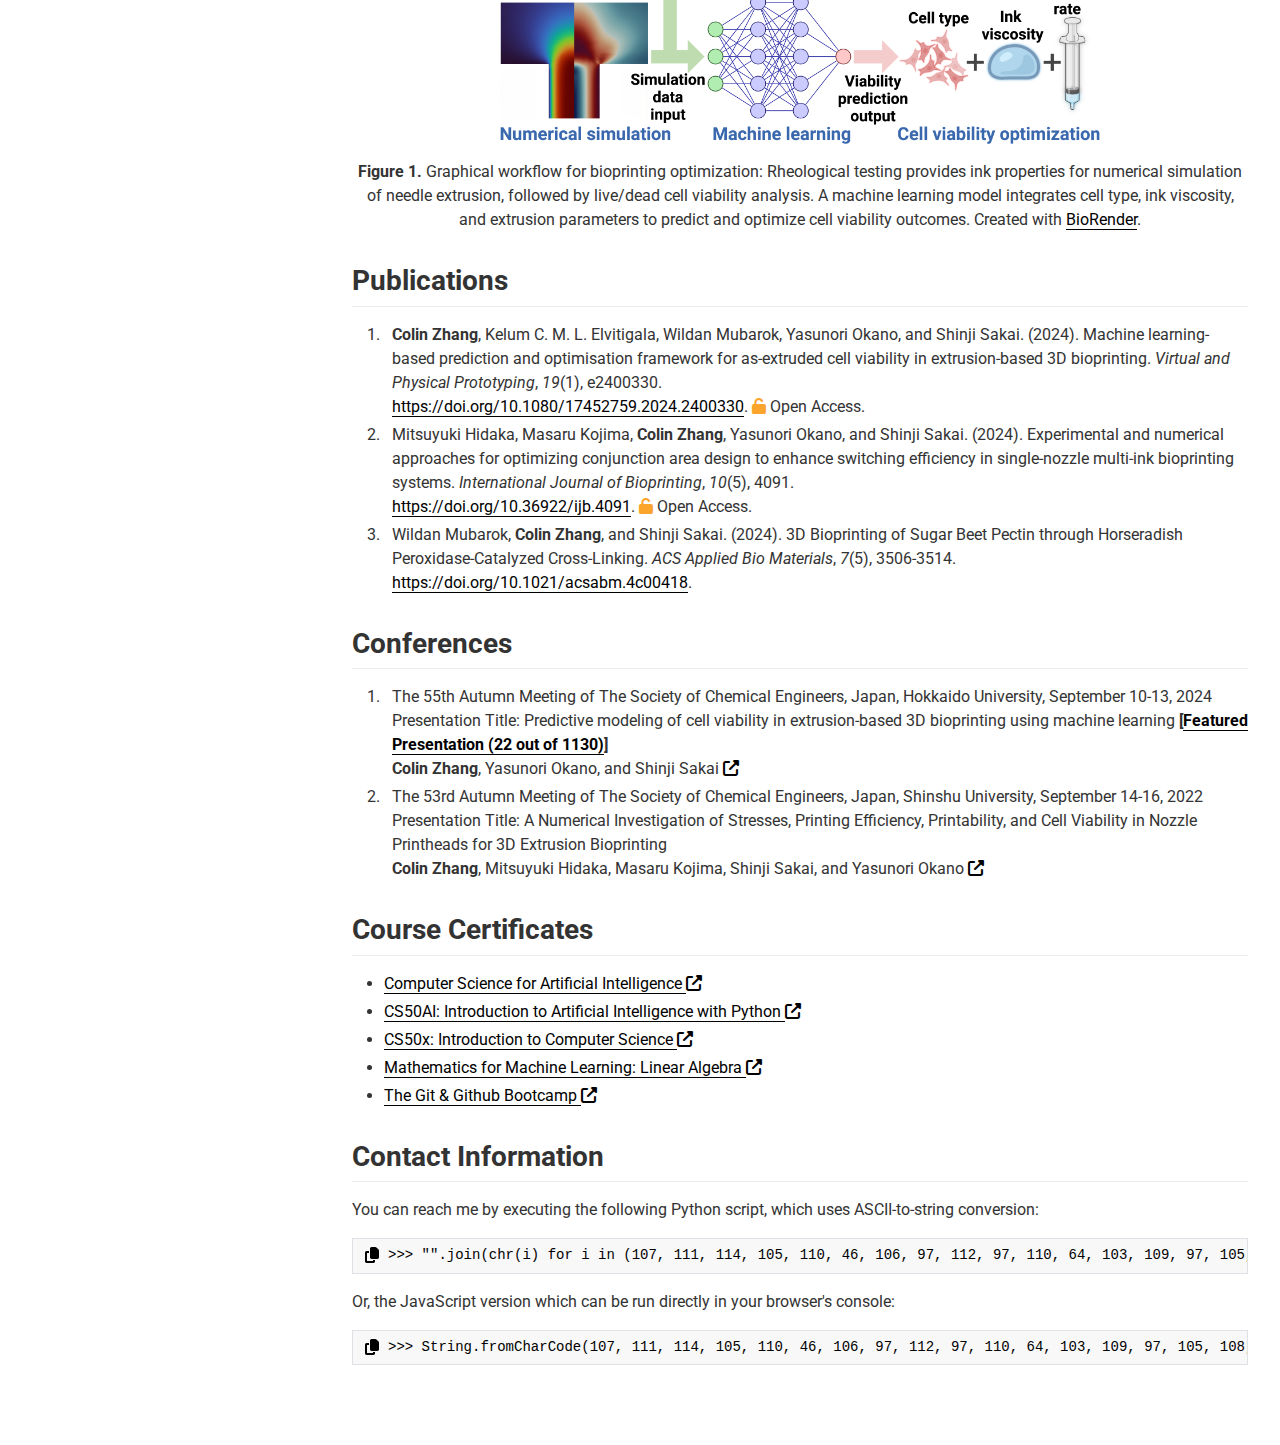
==== commit 12a21a64: "Optimize news fetching and display functionality" ====
--- a/index.html
+++ b/index.html
@@ -175,13 +175,17 @@
                         display simplified Japanese news articles from the <a
                             href="https://www3.nhk.or.jp/news/easy/">NHK NEWS WEB EASY</a> website. It not only
                         provides you with the news content, but also extracts key vocabulary and their pronunciations,
-                        along with dictionary definitions where available.</p>
+                        along with dictionary definitions where available*.</p>
                     <p style="font-size: 1rem;">To start, simply click on the 'Fetch News' button. You can also copy
                         the content to your clipboard using the 'Copy Content' button.</p>
-                    <p style="font-size: 1rem;">Please note that news updates occur twice on weekdays, around 12 PM
-                        and 5 PM. During these update periods, the news fetching function may not work correctly. In
+                    <p style="font-size: 1rem;">During news update periods, the news fetching function may not work
+                        correctly. In
                         addition, please be aware that the 'Fetch News' function extracts a random article from the
-                        15 latest headlines on the NHK NEWS WEB EASY website.
+                        10 latest headlines on the NHK NEWS WEB EASY website.
+                    </p>
+                    <p style="font-size: 1rem;">*The dictionary feature is no longer available for news after 2024/10/01
+                        due
+                        to changes in the NHK NEWS WEB EASY website.
                     </p>
                 </div>
 
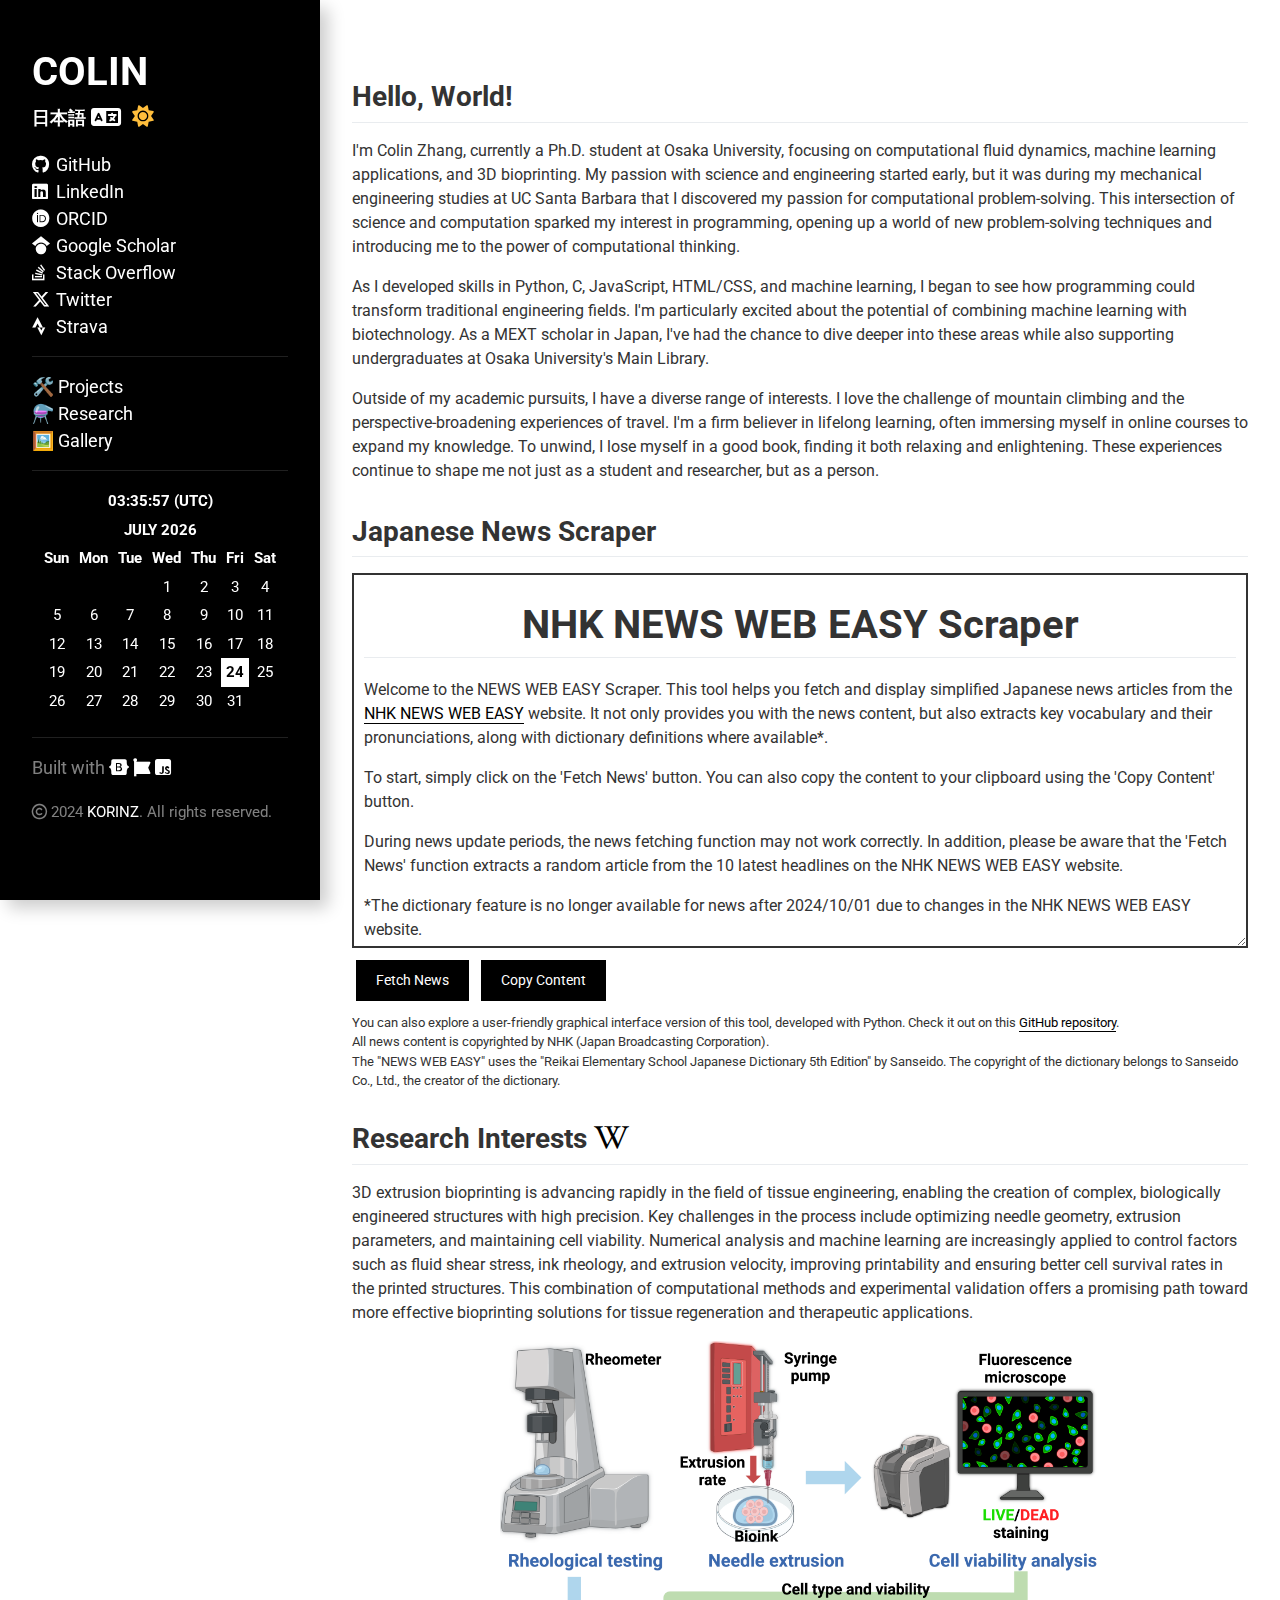
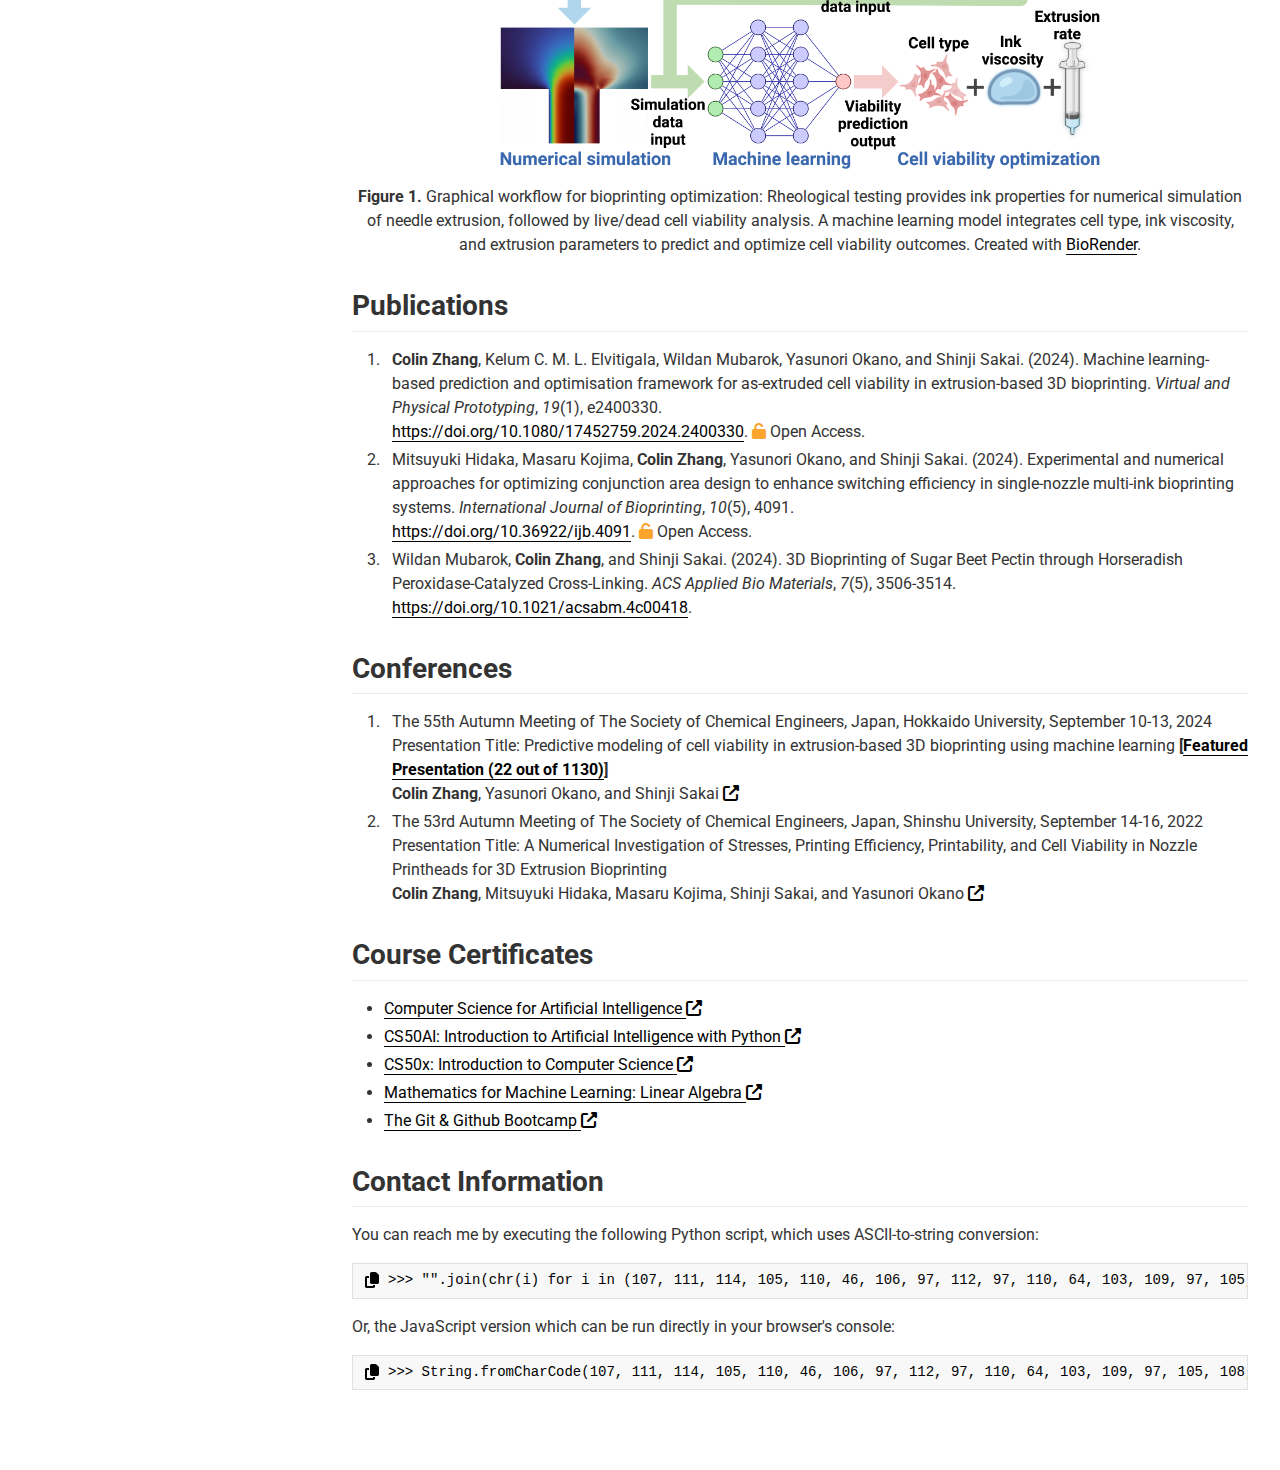
==== commit a0074425: "Optimize height of newsBox in index.html and templates/ja/index.html" ====
--- a/index.html
+++ b/index.html
@@ -167,7 +167,7 @@
 
                 <h2>Japanese News Scraper</h2>
                 <div id="newsBox"
-                    style="width: 100%; height: 350px; overflow: auto; border: 1px solid black; padding: 10px;">
+                    style="width: 100%; height: 375px; overflow: auto; border: 1px solid black; padding: 10px;">
                     <h2 style="font-size: 2.5rem; margin-bottom: 20px; text-align: center;">NHK NEWS WEB EASY Scraper
                     </h2>
                     <p style=" font-size: 1rem;">Welcome to the NEWS WEB EASY Scraper. This tool helps you fetch
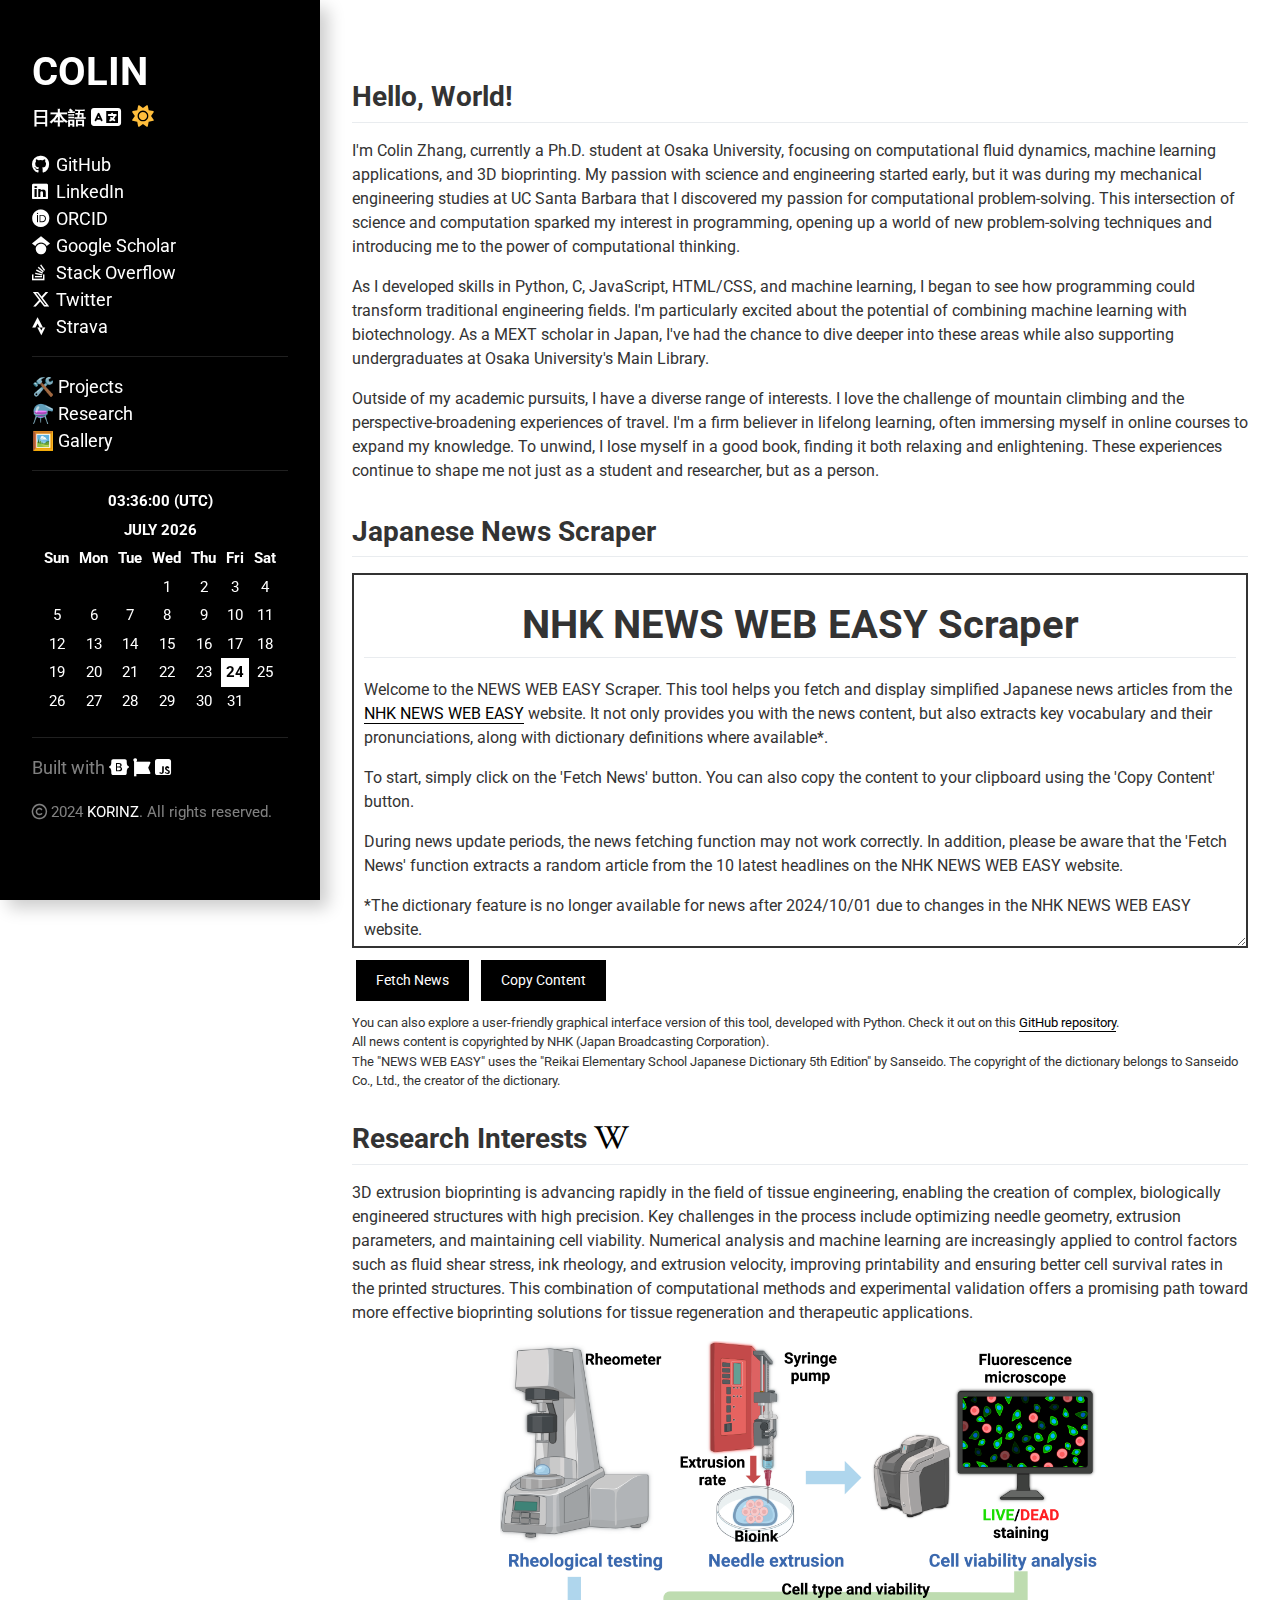
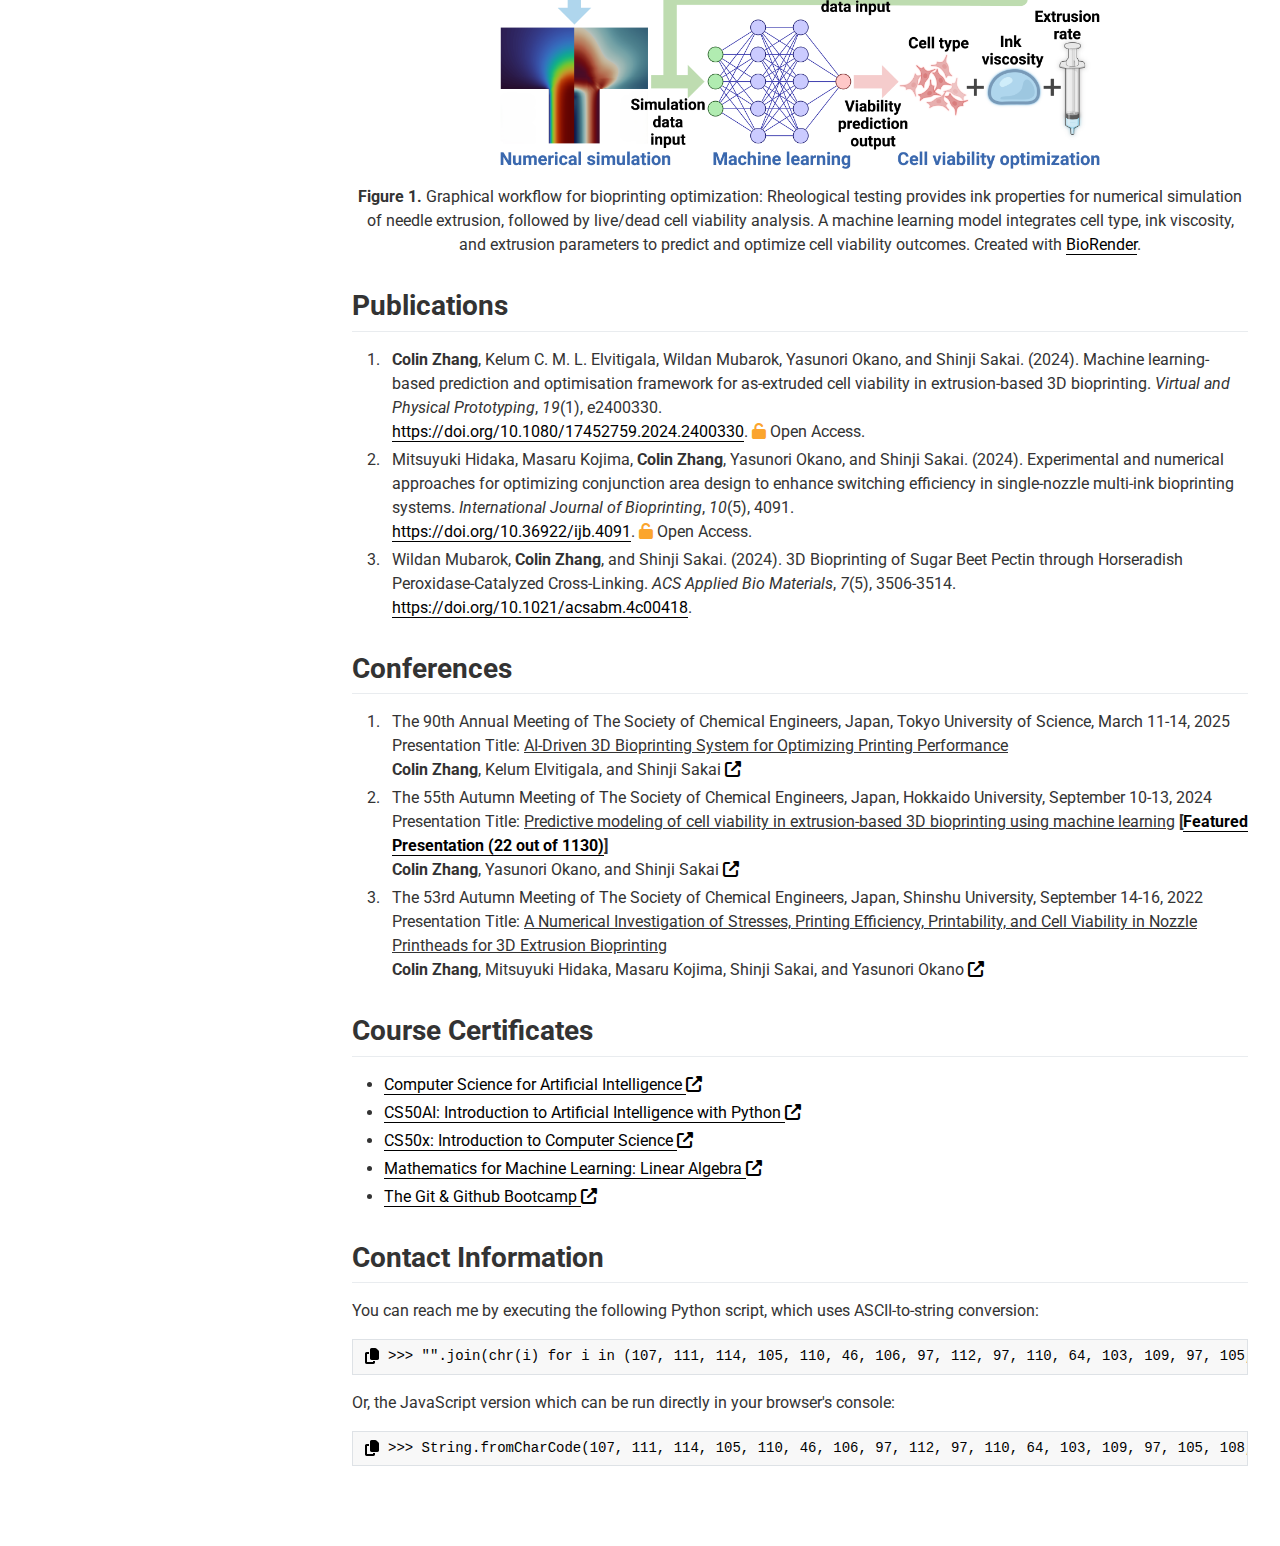
==== commit 794d5082: "Add conference presentation details and format titles in HTML" ====
--- a/index.html
+++ b/index.html
@@ -259,11 +259,19 @@
 
                 <h2>Conferences</h2>
                 <ol>
+                    <li>The 90th Annual Meeting of The Society of Chemical Engineers, Japan, Tokyo University of
+                        Science, March 11-14, 2025<br>
+                        Presentation Title: <u>AI-Driven 3D Bioprinting System for Optimizing Printing
+                            Performance</u><br>
+                        <b>Colin Zhang</b>, Kelum Elvitigala, and Shinji Sakai <a
+                            href="https://www4.scej.org/meeting/90a/prog/en_progsearch.html?Ae=Zhang%20Colin"><i
+                                class="fas fa-external-link-alt"></i></a>
+                    </li>
                     <li>
                         The 55th Autumn Meeting of The Society of Chemical Engineers, Japan, Hokkaido University,
                         September 10-13, 2024<br>
-                        Presentation Title: Predictive modeling of cell viability in extrusion-based 3D bioprinting
-                        using machine learning <b>[<a href="https://www.scej.org/news/detail/23235/">Featured
+                        Presentation Title: <u>Predictive modeling of cell viability in extrusion-based 3D bioprinting
+                            using machine learning</u> <b>[<a href="https://www.scej.org/news/detail/23235/">Featured
                                 Presentation (22 out of 1130)</a>]</b><br>
                         <b>Colin Zhang</b>, Yasunori Okano, and Shinji Sakai <a
                             href="https://www4.scej.org/meeting/55f/prog/en_progsearch.html?Ae=Zhang%20Colin"><i
@@ -272,8 +280,8 @@
                     <li>
                         The 53rd Autumn Meeting of The Society of Chemical Engineers, Japan, Shinshu University,
                         September 14-16, 2022<br>
-                        Presentation Title: A Numerical Investigation of Stresses, Printing Efficiency, Printability,
-                        and Cell Viability in Nozzle Printheads for 3D Extrusion Bioprinting<br>
+                        Presentation Title: <u>A Numerical Investigation of Stresses, Printing Efficiency, Printability,
+                            and Cell Viability in Nozzle Printheads for 3D Extrusion Bioprinting</u><br>
                         <b>Colin Zhang</b>, Mitsuyuki Hidaka, Masaru Kojima, Shinji
                         Sakai, and Yasunori Okano <a
                             href="https://www4.scej.org/meeting/53f/prog/en_progsearch.html?Ae=Zhang%20Colin"><i
